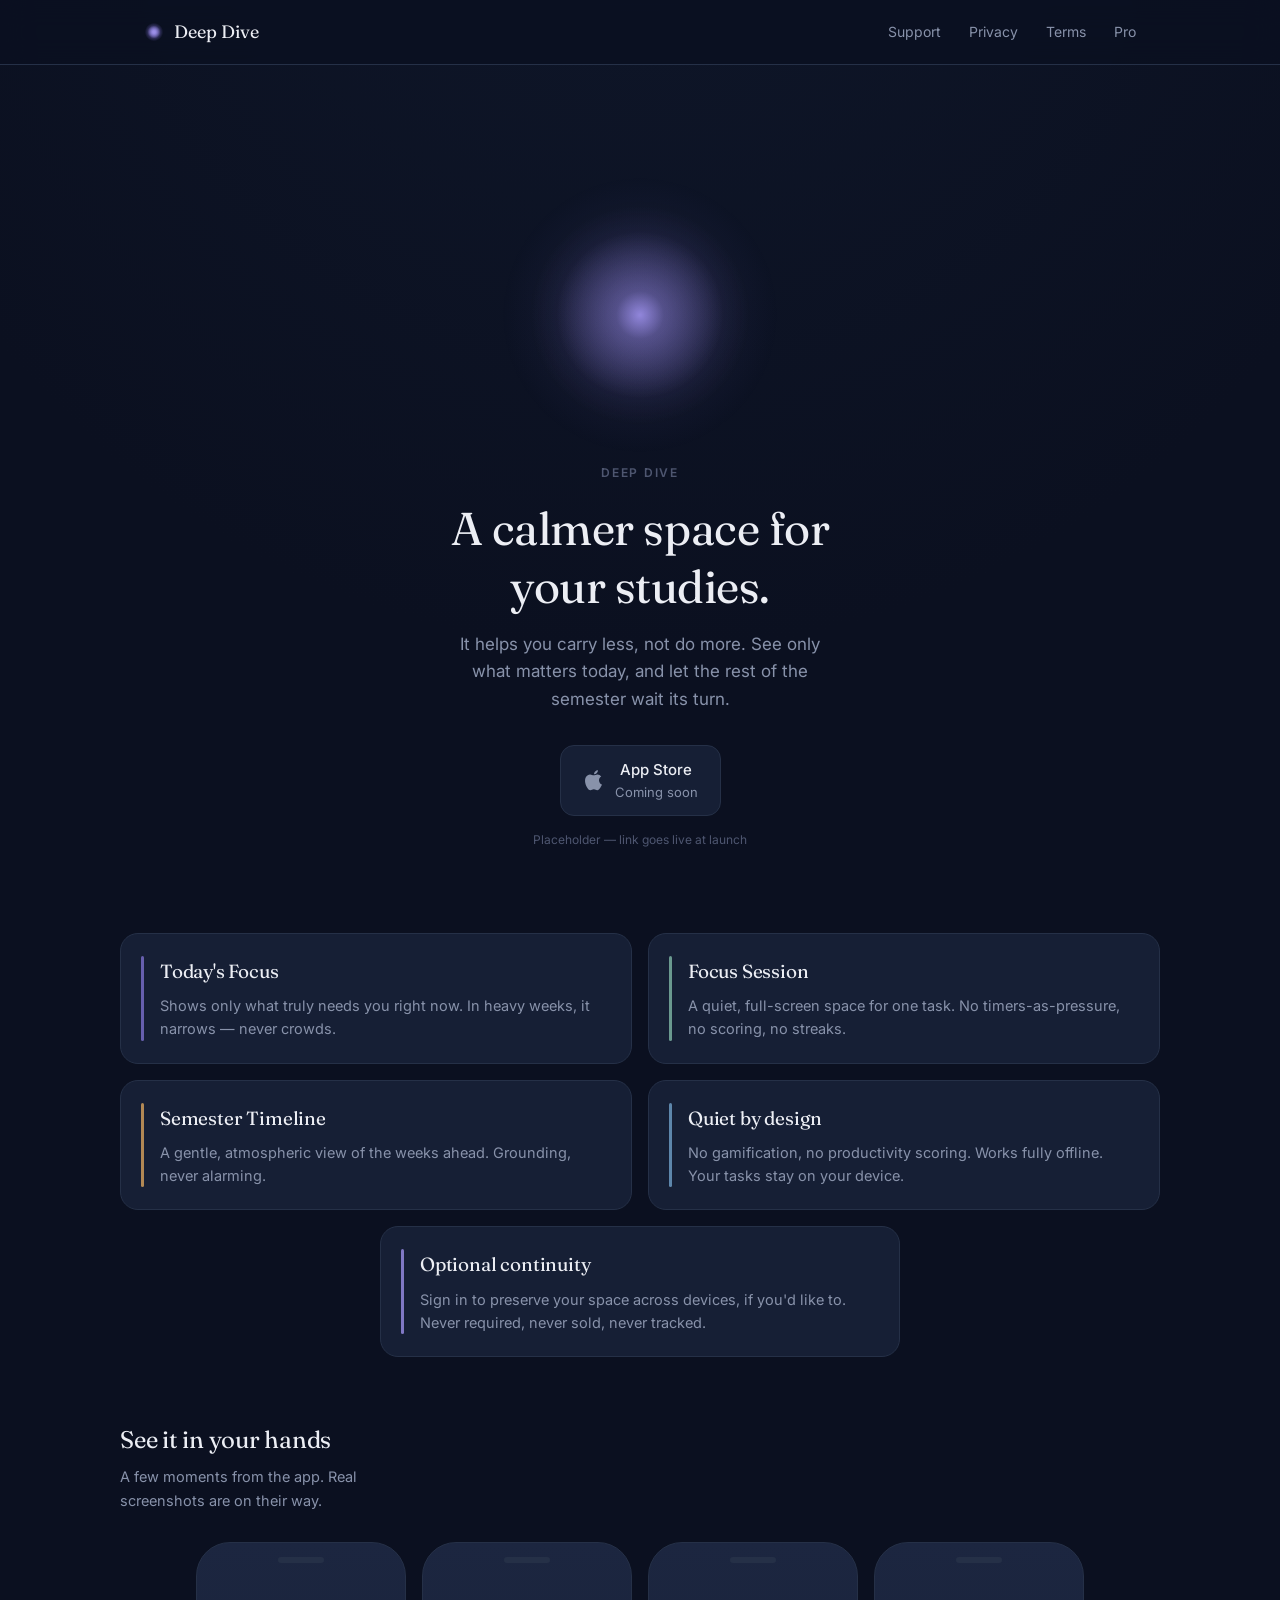
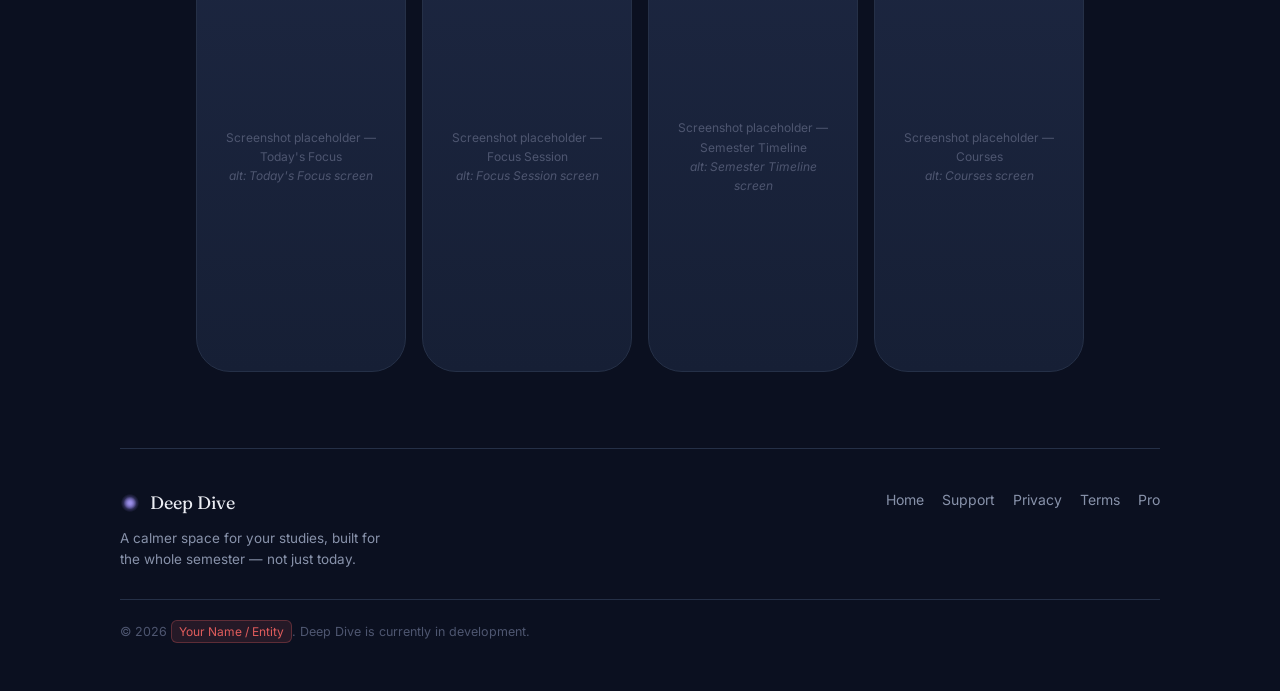
==== index.html @ d2dab5bd "Add files via upload" ====
<!DOCTYPE html>
<html lang="en">
<head>
<meta charset="UTF-8">
<meta name="viewport" content="width=device-width, initial-scale=1.0">
<title>Deep Dive — A calmer space for your studies</title>
<meta name="description" content="Deep Dive is a calm task manager for students. It shows only what truly deserves your attention today, and helps you carry less, not do more.">
<link rel="stylesheet" href="styles.css">
</head>
<body>

<header class="site-header">
  <div class="wrap-wide">
    <a href="index.html" class="logo">
      <span class="logo-mark" aria-hidden="true"></span>
      Deep Dive
    </a>
    <nav class="nav-links" aria-label="Primary">
      <a href="support.html">Support</a>
      <a href="privacy.html">Privacy</a>
      <a href="terms.html">Terms</a>
      <a href="pro.html">Pro</a>
    </nav>
    <button class="menu-toggle" aria-label="Open menu">
      <svg viewBox="0 0 24 24" fill="none" stroke="currentColor" stroke-width="1.6"><line x1="3" y1="6" x2="21" y2="6"/><line x1="3" y1="12" x2="21" y2="12"/><line x1="3" y1="18" x2="21" y2="18"/></svg>
    </button>
  </div>
</header>

<div class="mobile-menu" aria-hidden="true">
  <button class="close-menu" aria-label="Close menu">
    <svg viewBox="0 0 24 24" fill="none" stroke="currentColor" stroke-width="1.6" width="18" height="18"><line x1="4" y1="4" x2="20" y2="20"/><line x1="20" y1="4" x2="4" y2="20"/></svg>
  </button>
  <a href="index.html">Home</a>
  <a href="support.html">Support</a>
  <a href="privacy.html">Privacy</a>
  <a href="terms.html">Terms</a>
  <a href="pro.html">Pro</a>
</div>

<main>

  <section class="hero wrap">
    <div class="orb" aria-hidden="true"></div>
    <p class="eyebrow">Deep Dive</p>
    <h1>A calmer space for your studies.</h1>
    <p class="lede">It helps you carry less, not do more. See only what matters today, and let the rest of the semester wait its turn.</p>
    <div class="hero-actions">
      <a href="#" class="badge-store" aria-label="Download on the App Store — coming soon">
        <svg width="22" height="22" viewBox="0 0 24 24" fill="currentColor" aria-hidden="true"><path d="M16.365 1.43c0 1.14-.42 2.02-1.26 2.86-.9.9-2 1.42-3.03 1.34-.12-1.1.42-2.24 1.26-3.02.86-.82 2.14-1.4 3.03-1.18zM20.6 17.19c-.5 1.15-.74 1.66-1.38 2.68-.9 1.44-2.17 3.23-3.74 3.25-1.4.02-1.76-.92-3.66-.91-1.9.01-2.3.93-3.7.91-1.57-.02-2.77-1.63-3.67-3.07-2.52-4.02-2.78-8.74-1.23-11.25 1.1-1.78 2.83-2.82 4.46-2.82 1.66 0 2.7.92 4.07.92 1.33 0 2.14-.92 4.06-.92 1.45 0 2.99.79 4.08 2.16-3.59 1.97-3.01 7.1.71 8.85z"/></svg>
        <span><strong>App Store</strong>Coming soon</span>
      </a>
      <p class="hero-note">Placeholder — link goes live at launch</p>
    </div>
  </section>

  <section class="features wrap-wide" aria-label="Features">

    <div class="feature-card">
      <div class="feature-tick" aria-hidden="true"></div>
      <div class="feature-body">
        <h3>Today's Focus</h3>
        <p>Shows only what truly needs you right now. In heavy weeks, it narrows — never crowds.</p>
      </div>
    </div>

    <div class="feature-card">
      <div class="feature-tick" aria-hidden="true"></div>
      <div class="feature-body">
        <h3>Focus Session</h3>
        <p>A quiet, full-screen space for one task. No timers-as-pressure, no scoring, no streaks.</p>
      </div>
    </div>

    <div class="feature-card">
      <div class="feature-tick" aria-hidden="true"></div>
      <div class="feature-body">
        <h3>Semester Timeline</h3>
        <p>A gentle, atmospheric view of the weeks ahead. Grounding, never alarming.</p>
      </div>
    </div>

    <div class="feature-card">
      <div class="feature-tick" aria-hidden="true"></div>
      <div class="feature-body">
        <h3>Quiet by design</h3>
        <p>No gamification, no productivity scoring. Works fully offline. Your tasks stay on your device.</p>
      </div>
    </div>

    <div class="feature-card">
      <div class="feature-tick" aria-hidden="true"></div>
      <div class="feature-body">
        <h3>Optional continuity</h3>
        <p>Sign in to preserve your space across devices, if you'd like to. Never required, never sold, never tracked.</p>
      </div>
    </div>

  </section>

  <section class="screens-section wrap-wide">
    <h2>See it in your hands</h2>
    <p class="screens-intro">A few moments from the app. Real screenshots are on their way.</p>
    <div class="screens-row">
      <div class="phone-frame">
        <p class="placeholder-text">Screenshot placeholder — Today's Focus<br><em>alt: Today's Focus screen</em></p>
      </div>
      <div class="phone-frame">
        <p class="placeholder-text">Screenshot placeholder — Focus Session<br><em>alt: Focus Session screen</em></p>
      </div>
      <div class="phone-frame">
        <p class="placeholder-text">Screenshot placeholder — Semester Timeline<br><em>alt: Semester Timeline screen</em></p>
      </div>
      <div class="phone-frame">
        <p class="placeholder-text">Screenshot placeholder — Courses<br><em>alt: Courses screen</em></p>
      </div>
    </div>
  </section>

</main>

<footer class="site-footer wrap-wide">
  <div class="footer-top">
    <div>
      <div class="footer-brand">
        <span class="logo-mark" aria-hidden="true"></span>
        <span class="logo">Deep Dive</span>
      </div>
      <p class="footer-tagline">A calmer space for your studies, built for the whole semester — not just today.</p>
    </div>
    <nav class="footer-links" aria-label="Footer">
      <a href="index.html">Home</a>
      <a href="support.html">Support</a>
      <a href="privacy.html">Privacy</a>
      <a href="terms.html">Terms</a>
      <a href="pro.html">Pro</a>
    </nav>
  </div>
  <div class="footer-meta">
    © 2026 <span class="placeholder-tag">Your Name / Entity</span>. Deep Dive is currently in development.
  </div>
</footer>

<script src="script.js"></script>
</body>
</html>
---- styles.css ----
/* =========================================================
   Deep Dive — shared stylesheet
   A calm, editorial system for a calm, editorial app.
   ========================================================= */

@import url('https://fonts.googleapis.com/css2?family=Fraunces:opsz,wght@9..144,300;9..144,400;9..144,500&family=Inter:wght@400;500;600&display=swap');

:root{
  --bg: #0B1020;
  --bg-mid: #0F172A;
  --card: #161F35;
  --elevated: #1C2640;
  --accent: #7C6FCD;
  --accent-bright: #9B8FE8;
  --text: #ECEEF4;
  --text-secondary: #8892AA;
  --text-muted: #4E5670;
  --border: #253047;
  --warm-red: #E05C5C;

  --serif: 'Fraunces', Georgia, serif;
  --sans: 'Inter', -apple-system, BlinkMacSystemFont, 'Segoe UI', sans-serif;

  --max: 640px;
  --max-wide: 1040px;
}

*{ box-sizing: border-box; }
html{ scroll-behavior: smooth; }

body{
  margin: 0;
  background: radial-gradient(120% 70% at 50% -10%, var(--bg-mid) 0%, var(--bg) 55%);
  color: var(--text);
  font-family: var(--sans);
  font-size: 16px;
  line-height: 1.6;
  -webkit-font-smoothing: antialiased;
  min-height: 100vh;
}

img{ max-width: 100%; display: block; }

a{ color: inherit; text-decoration: none; }

::selection{ background: var(--accent); color: var(--bg); }

:focus-visible{
  outline: 2px solid var(--accent-bright);
  outline-offset: 3px;
  border-radius: 4px;
}

@media (prefers-reduced-motion: reduce){
  *, *::before, *::after{
    animation-duration: 0.01ms !important;
    animation-iteration-count: 1 !important;
    transition-duration: 0.01ms !important;
    scroll-behavior: auto !important;
  }
}

.wrap{
  max-width: var(--max);
  margin: 0 auto;
  padding: 0 24px;
}
.wrap-wide{
  max-width: var(--max-wide);
  margin: 0 auto;
  padding: 0 24px;
}

.eyebrow{
  font-family: var(--sans);
  font-size: 12px;
  letter-spacing: 0.14em;
  text-transform: uppercase;
  color: var(--text-muted);
  font-weight: 600;
}

h1, h2, h3{
  font-family: var(--serif);
  font-weight: 400;
  color: var(--text);
  letter-spacing: -0.01em;
  margin: 0;
}

p{ margin: 0; color: var(--text-secondary); }

/* =========================================================
   Header / Nav
   ========================================================= */

.site-header{
  position: sticky;
  top: 0;
  z-index: 40;
  background: rgba(11, 16, 32, 0.72);
  backdrop-filter: blur(14px);
  -webkit-backdrop-filter: blur(14px);
  border-bottom: 1px solid var(--border);
}

.site-header .wrap-wide{
  display: flex;
  align-items: center;
  justify-content: space-between;
  height: 64px;
}

.logo{
  display: flex;
  align-items: center;
  gap: 10px;
  font-family: var(--serif);
  font-size: 18px;
  color: var(--text);
}

.logo-mark{
  width: 20px;
  height: 20px;
  border-radius: 50%;
  position: relative;
  background:
    radial-gradient(circle at 50% 50%, var(--accent-bright) 0%, var(--accent-bright) 8%, transparent 45%),
    radial-gradient(circle at 50% 50%, var(--accent) 0%, transparent 65%);
  flex: none;
}

.nav-links{
  display: none;
  align-items: center;
  gap: 28px;
  font-size: 14px;
  color: var(--text-secondary);
}

.nav-links a{
  transition: color 0.2s ease;
}
.nav-links a:hover, .nav-links a.active{
  color: var(--text);
}

.menu-toggle{
  display: inline-flex;
  align-items: center;
  justify-content: center;
  width: 40px;
  height: 40px;
  border: 1px solid var(--border);
  border-radius: 10px;
  background: var(--card);
  color: var(--text);
  cursor: pointer;
}
.menu-toggle svg{ width: 18px; height: 18px; }

@media (min-width: 720px){
  .nav-links{ display: flex; }
  .menu-toggle{ display: none; }
}

/* Mobile menu overlay */
.mobile-menu{
  position: fixed;
  inset: 0;
  background: rgba(11, 16, 32, 0.97);
  backdrop-filter: blur(20px);
  z-index: 50;
  display: none;
  flex-direction: column;
  align-items: center;
  justify-content: center;
  gap: 28px;
}
.mobile-menu.open{ display: flex; }
.mobile-menu a{
  font-family: var(--serif);
  font-size: 26px;
  color: var(--text);
}
.mobile-menu .close-menu{
  position: absolute;
  top: 20px;
  right: 20px;
  width: 40px;
  height: 40px;
  border: 1px solid var(--border);
  border-radius: 10px;
  background: var(--card);
  color: var(--text);
  display: inline-flex;
  align-items: center;
  justify-content: center;
  cursor: pointer;
}

/* =========================================================
   Buttons
   ========================================================= */

.btn{
  display: inline-flex;
  align-items: center;
  justify-content: center;
  gap: 8px;
  padding: 14px 26px;
  border-radius: 999px;
  font-family: var(--sans);
  font-size: 15px;
  font-weight: 500;
  border: none;
  cursor: pointer;
  min-height: 48px;
  transition: transform 0.25s ease, box-shadow 0.25s ease, opacity 0.25s ease;
}

.btn-primary{
  background: linear-gradient(180deg, var(--accent-bright), var(--accent));
  color: #12142B;
  box-shadow: 0 8px 30px -8px rgba(124, 111, 205, 0.55);
}
.btn-primary:hover{ transform: translateY(-1px); }

.btn-quiet{
  background: transparent;
  color: var(--text-secondary);
  border: 1px solid var(--border);
}
.btn-quiet:hover{ color: var(--text); border-color: var(--text-muted); }

.badge-store{
  display: inline-flex;
  align-items: center;
  gap: 10px;
  padding: 12px 22px;
  border-radius: 14px;
  background: var(--card);
  border: 1px solid var(--border);
  color: var(--text-secondary);
  font-size: 13px;
}
.badge-store strong{ display: block; color: var(--text); font-size: 15px; font-weight: 500; }

/* =========================================================
   Hero + Orb (signature element)
   ========================================================= */

.hero{
  padding: 72px 0 40px;
  text-align: center;
  position: relative;
}

.orb{
  width: 220px;
  height: 220px;
  margin: 0 auto 8px;
  position: relative;
  border-radius: 50%;
  background:
    radial-gradient(circle at 50% 50%, rgba(155,143,232,0.9) 0%, rgba(155,143,232,0.35) 12%, transparent 42%),
    radial-gradient(circle at 50% 50%, rgba(124,111,205,0.28) 0%, transparent 55%),
    radial-gradient(circle at 50% 50%, rgba(124,111,205,0.14) 0%, transparent 70%);
  animation: breathe 7s ease-in-out infinite;
}

@keyframes breathe{
  0%, 100%{ opacity: 0.85; transform: scale(0.97); }
  50%{ opacity: 1; transform: scale(1.03); }
}

.hero .eyebrow{ margin-bottom: 18px; }

.hero h1{
  font-size: 34px;
  line-height: 1.25;
  max-width: 340px;
  margin: 0 auto 16px;
}

.hero p.lede{
  max-width: 320px;
  margin: 0 auto 32px;
  font-size: 16px;
  color: var(--text-secondary);
}

.hero-actions{
  display: flex;
  flex-direction: column;
  align-items: center;
  gap: 14px;
}

.hero-note{
  font-size: 12px;
  color: var(--text-muted);
}

@media (min-width: 720px){
  .hero{ padding: 110px 0 60px; }
  .orb{ width: 280px; height: 280px; }
  .hero h1{ font-size: 46px; max-width: 460px; }
  .hero p.lede{ max-width: 380px; font-size: 17px; }
}

/* =========================================================
   Feature list
   ========================================================= */

.features{
  padding: 24px 0 56px;
  display: flex;
  flex-direction: column;
  gap: 14px;
}

.feature-card{
  background: var(--card);
  border: 1px solid var(--border);
  border-radius: 18px;
  padding: 22px 22px 22px 20px;
  display: flex;
  gap: 16px;
  align-items: flex-start;
}

.feature-tick{
  width: 3px;
  border-radius: 3px;
  align-self: stretch;
  flex: none;
  background: var(--accent);
  opacity: 0.8;
}
.feature-card:nth-child(2) .feature-tick{ background: #7FB8A6; }
.feature-card:nth-child(3) .feature-tick{ background: #D9A25C; }
.feature-card:nth-child(4) .feature-tick{ background: #6FA0C9; }
.feature-card:nth-child(5) .feature-tick{ background: var(--accent-bright); }

.feature-body h3{
  font-size: 19px;
  margin-bottom: 8px;
  color: var(--text);
}
.feature-body p{ font-size: 14.5px; }

@media (min-width: 720px){
  .features{
    display: grid;
    grid-template-columns: 1fr 1fr;
    gap: 16px;
  }
  .feature-card:last-child{ grid-column: span 2; max-width: 520px; margin: 0 auto; }
}

/* =========================================================
   Screenshots strip
   ========================================================= */

.screens-section{ padding: 8px 0 64px; }
.screens-section h2{ font-size: 24px; margin-bottom: 6px; }
.screens-intro{ margin-bottom: 26px; font-size: 14.5px; max-width: 320px; }

.screens-row{
  display: flex;
  gap: 16px;
  overflow-x: auto;
  padding: 4px 0 12px;
  scroll-snap-type: x mandatory;
  -webkit-overflow-scrolling: touch;
}
.screens-row::-webkit-scrollbar{ display: none; }

.phone-frame{
  flex: none;
  width: 190px;
  height: 390px;
  border-radius: 34px;
  border: 1px solid var(--border);
  background: linear-gradient(180deg, var(--elevated), var(--card));
  position: relative;
  scroll-snap-align: start;
  display: flex;
  align-items: center;
  justify-content: center;
  overflow: hidden;
}
.phone-frame::before{
  content: '';
  position: absolute;
  top: 14px;
  left: 50%;
  transform: translateX(-50%);
  width: 46px;
  height: 6px;
  border-radius: 4px;
  background: var(--border);
}
.phone-frame .placeholder-text{
  font-size: 12px;
  color: var(--text-muted);
  text-align: center;
  padding: 0 20px;
}

@media (min-width: 720px){
  .screens-row{ overflow: visible; flex-wrap: wrap; justify-content: center; }
  .phone-frame{ width: 210px; height: 430px; }
}

/* =========================================================
   Generic content sections (privacy / terms / support)
   ========================================================= */

.page-hero{
  padding: 56px 0 8px;
}
.page-hero .eyebrow{ margin-bottom: 14px; }
.page-hero h1{ font-size: 30px; margin-bottom: 10px; }
.page-hero .updated{ font-size: 13px; color: var(--text-muted); }

.content{ padding: 32px 0 80px; }

.content h2{
  font-size: 19px;
  margin: 40px 0 12px;
  color: var(--text);
}
.content h2:first-child{ margin-top: 0; }

.content p{ margin-bottom: 14px; font-size: 15px; }

.content ul{
  margin: 0 0 14px;
  padding-left: 20px;
  color: var(--text-secondary);
  font-size: 15px;
}
.content li{ margin-bottom: 8px; }

.callout{
  background: var(--card);
  border: 1px solid var(--border);
  border-radius: 16px;
  padding: 20px;
  margin: 24px 0;
}
.callout p{ margin-bottom: 8px; font-size: 14.5px; }
.callout p:last-child{ margin-bottom: 0; }

.placeholder-tag{
  display: inline-block;
  background: rgba(224, 92, 92, 0.12);
  color: var(--warm-red);
  border: 1px solid rgba(224, 92, 92, 0.3);
  border-radius: 6px;
  padding: 1px 7px;
  font-size: 12px;
  font-family: var(--sans);
}

/* FAQ */
.faq-item{
  border-bottom: 1px solid var(--border);
  padding: 16px 0;
}
.faq-item summary{
  cursor: pointer;
  font-size: 15.5px;
  color: var(--text);
  list-style: none;
  display: flex;
  justify-content: space-between;
  align-items: center;
  gap: 12px;
}
.faq-item summary::-webkit-details-marker{ display: none; }
.faq-item summary::after{
  content: '+';
  color: var(--text-muted);
  font-size: 20px;
  transition: transform 0.2s ease;
  flex: none;
}
.faq-item[open] summary::after{ transform: rotate(45deg); }
.faq-item p{ margin-top: 12px; font-size: 14.5px; }

.contact-card{
  background: var(--card);
  border: 1px solid var(--border);
  border-radius: 18px;
  padding: 26px;
  margin: 20px 0 36px;
  text-align: center;
}
.contact-card .eyebrow{ margin-bottom: 10px; }
.contact-card .email{
  font-family: var(--serif);
  font-size: 22px;
  color: var(--accent-bright);
  word-break: break-all;
}

/* Pro stub */
.pro-hero{
  text-align: center;
  padding: 70px 0;
}
.pro-orb{
  width: 120px;
  height: 120px;
  margin: 0 auto 24px;
  border-radius: 50%;
  background: radial-gradient(circle at 50% 50%, rgba(155,143,232,0.6) 0%, transparent 60%);
  animation: breathe 8s ease-in-out infinite;
}

/* =========================================================
   Footer
   ========================================================= */

.site-footer{
  border-top: 1px solid var(--border);
  padding: 40px 0 48px;
}
.footer-top{
  display: flex;
  flex-direction: column;
  gap: 24px;
  margin-bottom: 28px;
}
.footer-brand{ display: flex; align-items: center; gap: 10px; }
.footer-tagline{ font-size: 13.5px; margin-top: 10px; max-width: 280px; }

.footer-links{
  display: flex;
  flex-wrap: wrap;
  gap: 18px;
  font-size: 14px;
  color: var(--text-secondary);
}
.footer-links a:hover{ color: var(--text); }

.footer-meta{
  font-size: 12.5px;
  color: var(--text-muted);
  border-top: 1px solid var(--border);
  padding-top: 20px;
}

@media (min-width: 720px){
  .footer-top{
    flex-direction: row;
    justify-content: space-between;
    align-items: flex-start;
  }
}
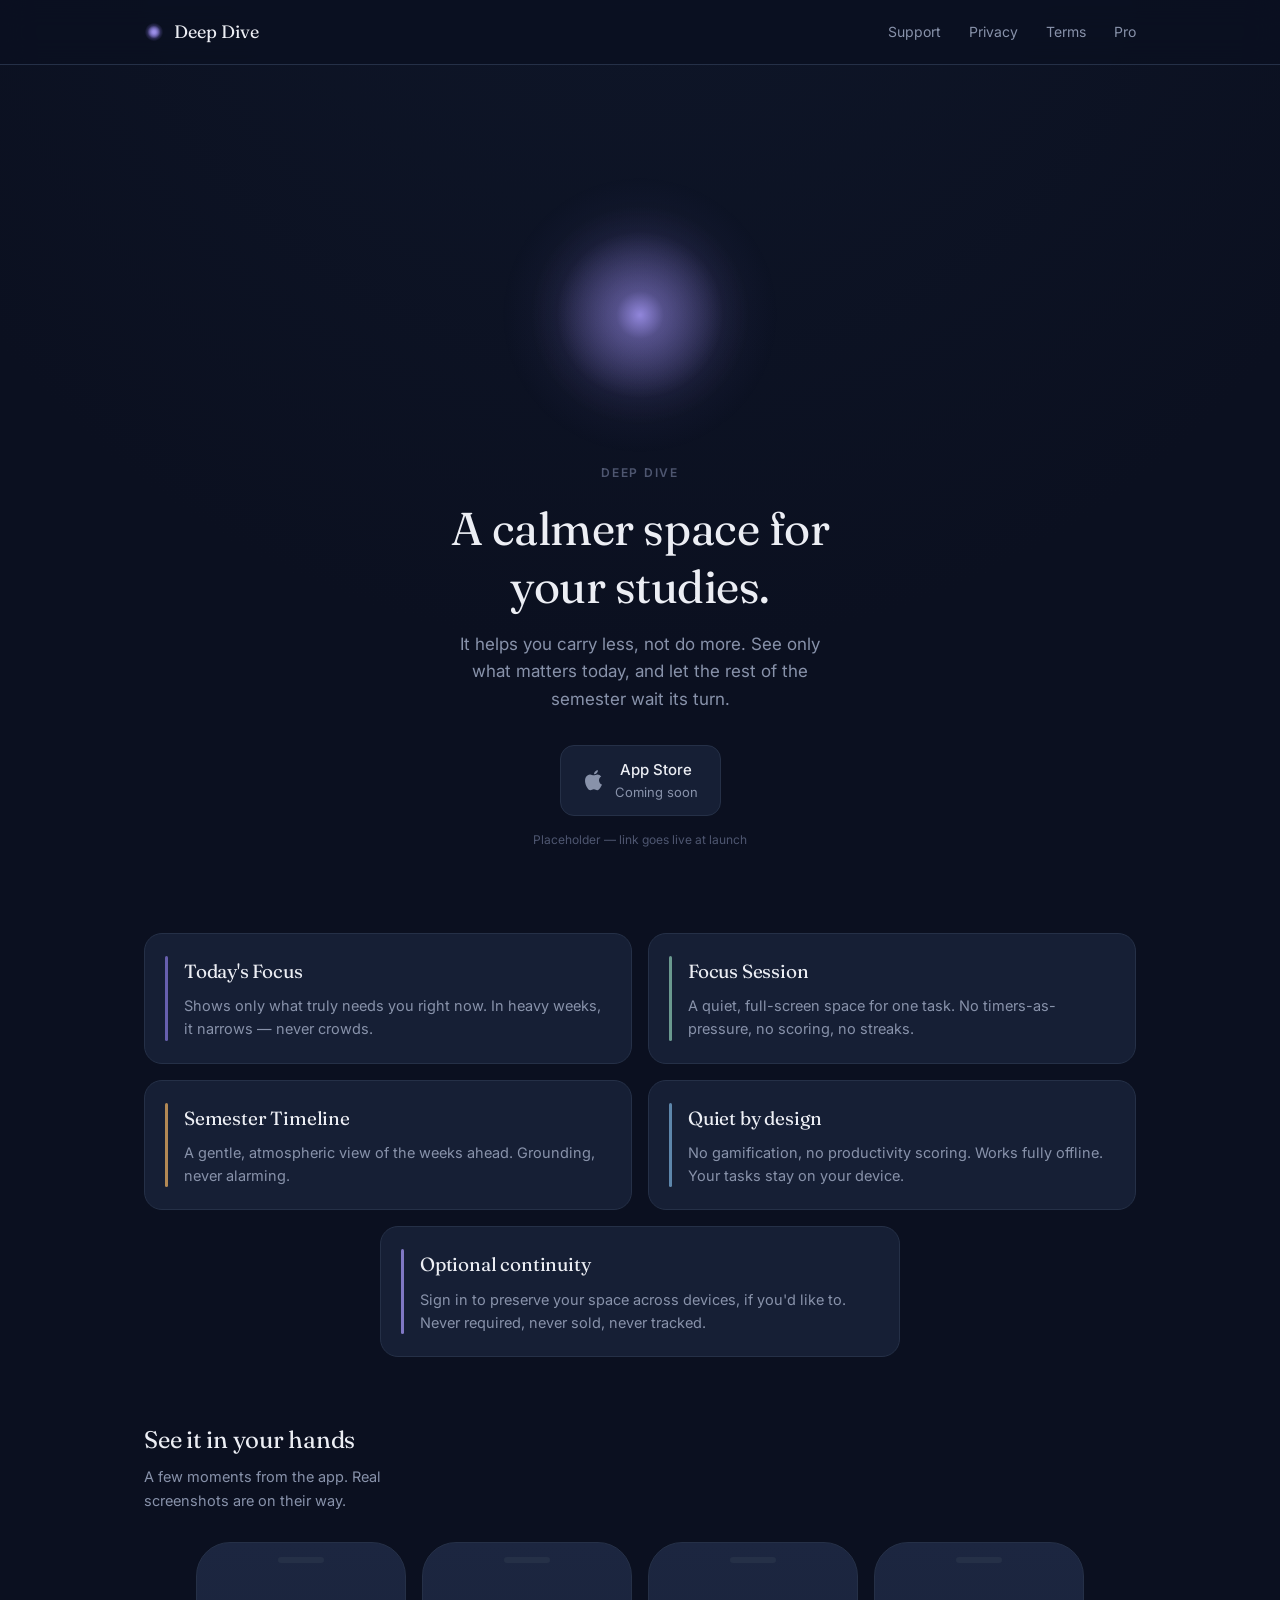
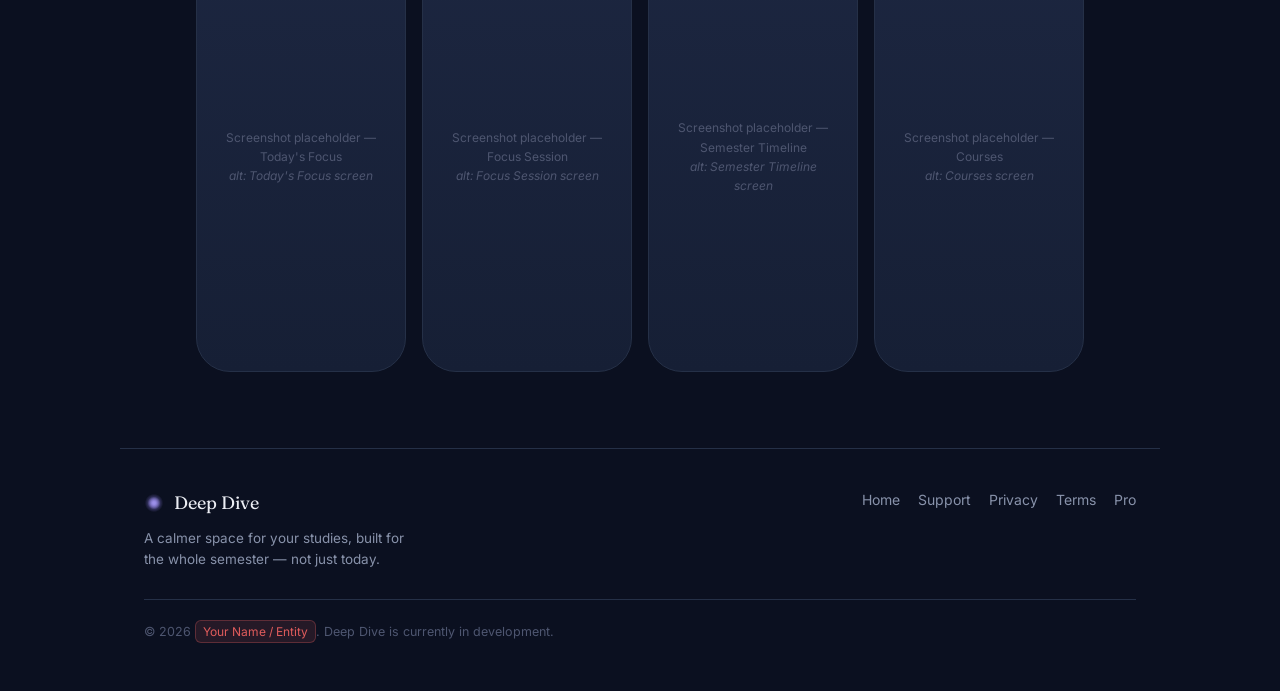
==== commit 0a2a00ca: "Add files via upload" ====
--- a/index.html
+++ b/index.html
@@ -3,6 +3,8 @@
 <head>
 <meta charset="UTF-8">
 <meta name="viewport" content="width=device-width, initial-scale=1.0">
+<meta name="theme-color" content="#0B1020">
+<style>html,body{background:#0B1020;}</style>
 <title>Deep Dive — A calmer space for your studies</title>
 <meta name="description" content="Deep Dive is a calm task manager for students. It shows only what truly deserves your attention today, and helps you carry less, not do more.">
 <link rel="stylesheet" href="styles.css">
--- a/styles.css
+++ b/styles.css
@@ -26,11 +26,15 @@
 }
 
 *{ box-sizing: border-box; }
-html{ scroll-behavior: smooth; }
+html{
+  scroll-behavior: smooth;
+  background: var(--bg);
+}
 
 body{
   margin: 0;
   background: radial-gradient(120% 70% at 50% -10%, var(--bg-mid) 0%, var(--bg) 55%);
+  background-color: var(--bg);
   color: var(--text);
   font-family: var(--sans);
   font-size: 16px;
@@ -252,7 +256,8 @@
    ========================================================= */
 
 .hero{
-  padding: 72px 0 40px;
+  padding-top: 72px;
+  padding-bottom: 40px;
   text-align: center;
   position: relative;
 }
@@ -304,7 +309,7 @@
 }
 
 @media (min-width: 720px){
-  .hero{ padding: 110px 0 60px; }
+  .hero{ padding-top: 110px; padding-bottom: 60px; }
   .orb{ width: 280px; height: 280px; }
   .hero h1{ font-size: 46px; max-width: 460px; }
   .hero p.lede{ max-width: 380px; font-size: 17px; }
@@ -315,10 +320,11 @@
    ========================================================= */
 
 .features{
-  padding: 24px 0 56px;
+  padding-top: 24px;
+  padding-bottom: 56px;
   display: flex;
   flex-direction: column;
-  gap: 14px;
+  gap: 16px;
 }
 
 .feature-card{
@@ -364,7 +370,7 @@
    Screenshots strip
    ========================================================= */
 
-.screens-section{ padding: 8px 0 64px; }
+.screens-section{ padding-top: 8px; padding-bottom: 64px; }
 .screens-section h2{ font-size: 24px; margin-bottom: 6px; }
 .screens-intro{ margin-bottom: 26px; font-size: 14.5px; max-width: 320px; }
 
@@ -420,13 +426,14 @@
    ========================================================= */
 
 .page-hero{
-  padding: 56px 0 8px;
+  padding-top: 56px;
+  padding-bottom: 8px;
 }
 .page-hero .eyebrow{ margin-bottom: 14px; }
 .page-hero h1{ font-size: 30px; margin-bottom: 10px; }
 .page-hero .updated{ font-size: 13px; color: var(--text-muted); }
 
-.content{ padding: 32px 0 80px; }
+.content{ padding-top: 32px; padding-bottom: 80px; }
 
 .content h2{
   font-size: 19px;
@@ -511,7 +518,8 @@
 /* Pro stub */
 .pro-hero{
   text-align: center;
-  padding: 70px 0;
+  padding-top: 70px;
+  padding-bottom: 70px;
 }
 .pro-orb{
   width: 120px;
@@ -528,7 +536,8 @@
 
 .site-footer{
   border-top: 1px solid var(--border);
-  padding: 40px 0 48px;
+  padding-top: 40px;
+  padding-bottom: 48px;
 }
 .footer-top{
   display: flex;
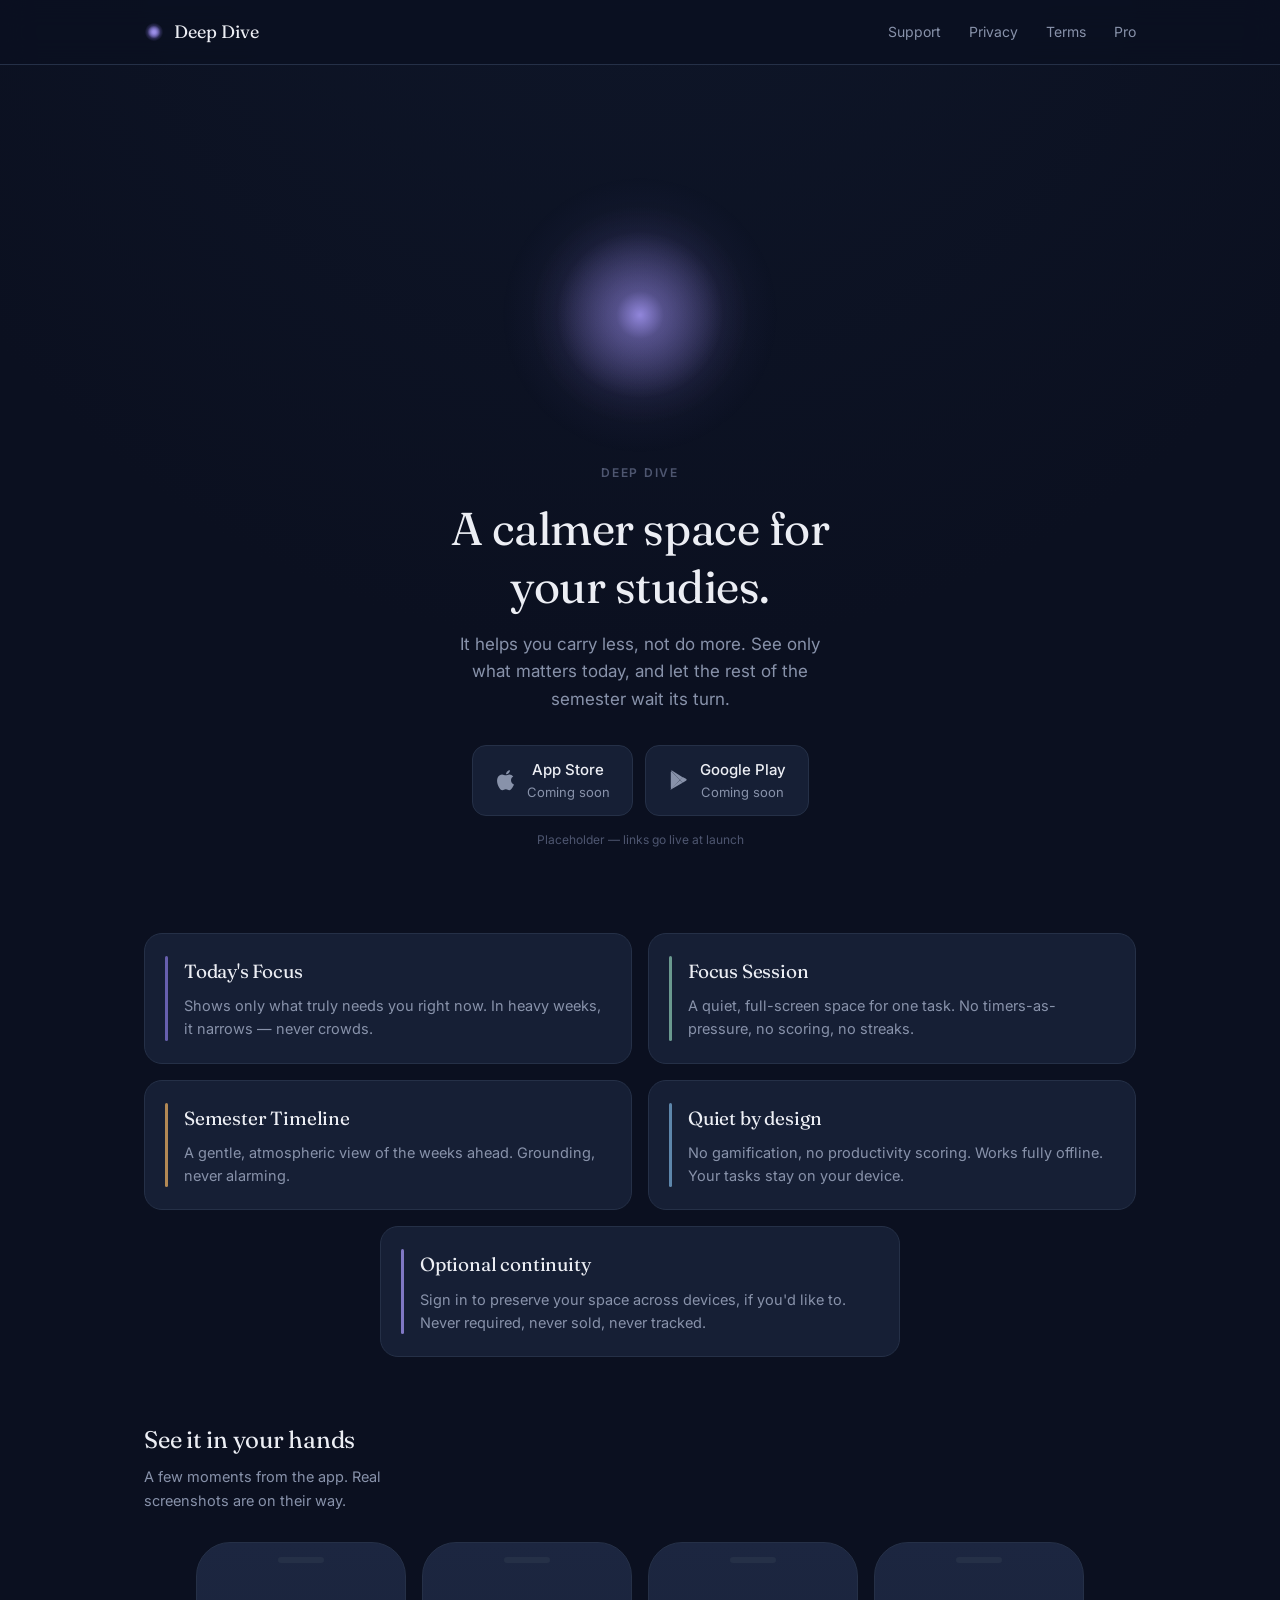
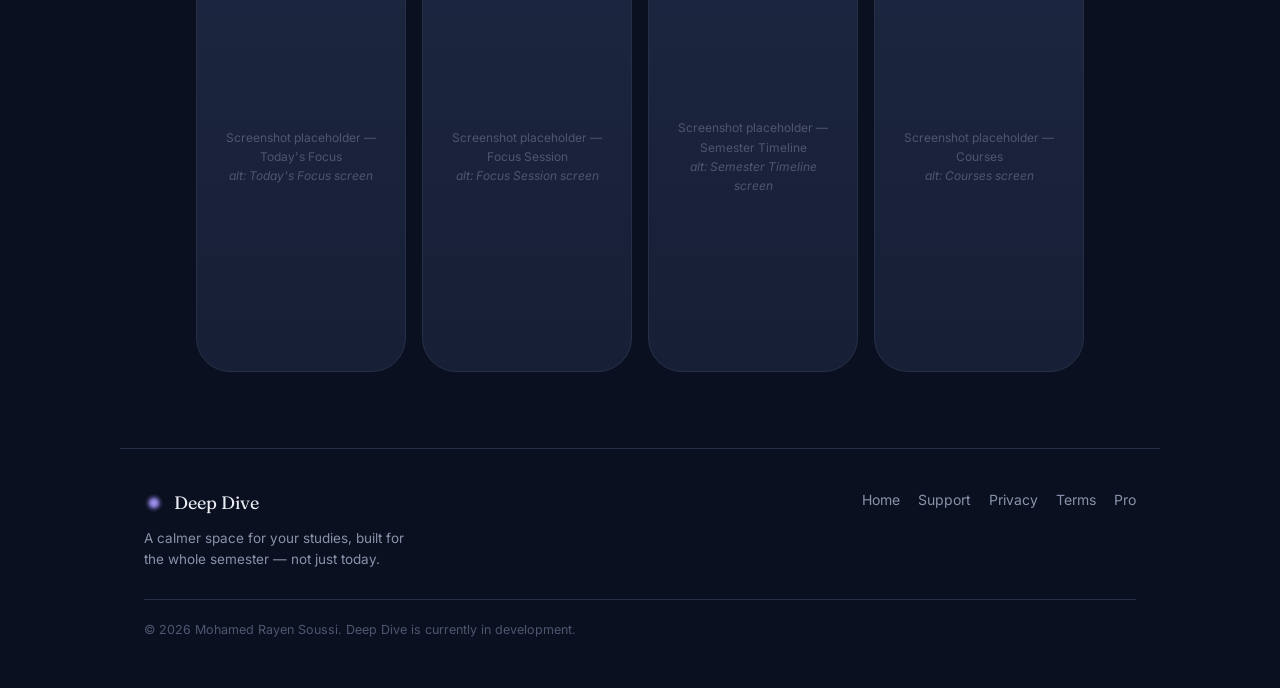
==== commit bc4e5e4a: "Add files via upload" ====
--- a/index.html
+++ b/index.html
@@ -48,11 +48,17 @@
     <h1>A calmer space for your studies.</h1>
     <p class="lede">It helps you carry less, not do more. See only what matters today, and let the rest of the semester wait its turn.</p>
     <div class="hero-actions">
-      <a href="#" class="badge-store" aria-label="Download on the App Store — coming soon">
-        <svg width="22" height="22" viewBox="0 0 24 24" fill="currentColor" aria-hidden="true"><path d="M16.365 1.43c0 1.14-.42 2.02-1.26 2.86-.9.9-2 1.42-3.03 1.34-.12-1.1.42-2.24 1.26-3.02.86-.82 2.14-1.4 3.03-1.18zM20.6 17.19c-.5 1.15-.74 1.66-1.38 2.68-.9 1.44-2.17 3.23-3.74 3.25-1.4.02-1.76-.92-3.66-.91-1.9.01-2.3.93-3.7.91-1.57-.02-2.77-1.63-3.67-3.07-2.52-4.02-2.78-8.74-1.23-11.25 1.1-1.78 2.83-2.82 4.46-2.82 1.66 0 2.7.92 4.07.92 1.33 0 2.14-.92 4.06-.92 1.45 0 2.99.79 4.08 2.16-3.59 1.97-3.01 7.1.71 8.85z"/></svg>
-        <span><strong>App Store</strong>Coming soon</span>
-      </a>
-      <p class="hero-note">Placeholder — link goes live at launch</p>
+      <div class="store-badges">
+        <a href="#" class="badge-store" aria-label="Download on the App Store — coming soon">
+          <svg width="22" height="22" viewBox="0 0 24 24" fill="currentColor" aria-hidden="true"><path d="M16.365 1.43c0 1.14-.42 2.02-1.26 2.86-.9.9-2 1.42-3.03 1.34-.12-1.1.42-2.24 1.26-3.02.86-.82 2.14-1.4 3.03-1.18zM20.6 17.19c-.5 1.15-.74 1.66-1.38 2.68-.9 1.44-2.17 3.23-3.74 3.25-1.4.02-1.76-.92-3.66-.91-1.9.01-2.3.93-3.7.91-1.57-.02-2.77-1.63-3.67-3.07-2.52-4.02-2.78-8.74-1.23-11.25 1.1-1.78 2.83-2.82 4.46-2.82 1.66 0 2.7.92 4.07.92 1.33 0 2.14-.92 4.06-.92 1.45 0 2.99.79 4.08 2.16-3.59 1.97-3.01 7.1.71 8.85z"/></svg>
+          <span><strong>App Store</strong>Coming soon</span>
+        </a>
+        <a href="#" class="badge-store" aria-label="Download on Google Play — coming soon">
+          <svg width="22" height="22" viewBox="0 0 24 24" fill="currentColor" aria-hidden="true"><path d="M3.6 2.4c-.35.36-.55.9-.55 1.6v16c0 .7.2 1.24.55 1.6l.1.08L12.9 12v-.2L3.7 2.32l-.1.08z"/><path d="M16 15.1l-3.1-3.1v-.2l3.1-3.1 3.6 2.05c1.03.58 1.03 1.53 0 2.12L16 15.1z"/><path d="M12.9 12.2L16 15.1l-12.3 6.98c-.4.24-.9.24-1.24.03L12.9 12.2z"/><path d="M12.9 11.8L3.46 1.9c.34-.2.84-.22 1.24.02L16 8.9l-3.1 2.9z"/></svg>
+          <span><strong>Google Play</strong>Coming soon</span>
+        </a>
+      </div>
+      <p class="hero-note">Placeholder — links go live at launch</p>
     </div>
   </section>
 
@@ -139,7 +145,7 @@
     </nav>
   </div>
   <div class="footer-meta">
-    © 2026 <span class="placeholder-tag">Your Name / Entity</span>. Deep Dive is currently in development.
+    © 2026 Mohamed Rayen Soussi. Deep Dive is currently in development.
   </div>
 </footer>
 
--- a/styles.css
+++ b/styles.css
@@ -238,6 +238,17 @@
 }
 .btn-quiet:hover{ color: var(--text); border-color: var(--text-muted); }
 
+.store-badges{
+  display: flex;
+  flex-direction: column;
+  align-items: center;
+  gap: 12px;
+}
+
+@media (min-width: 420px){
+  .store-badges{ flex-direction: row; }
+}
+
 .badge-store{
   display: inline-flex;
   align-items: center;
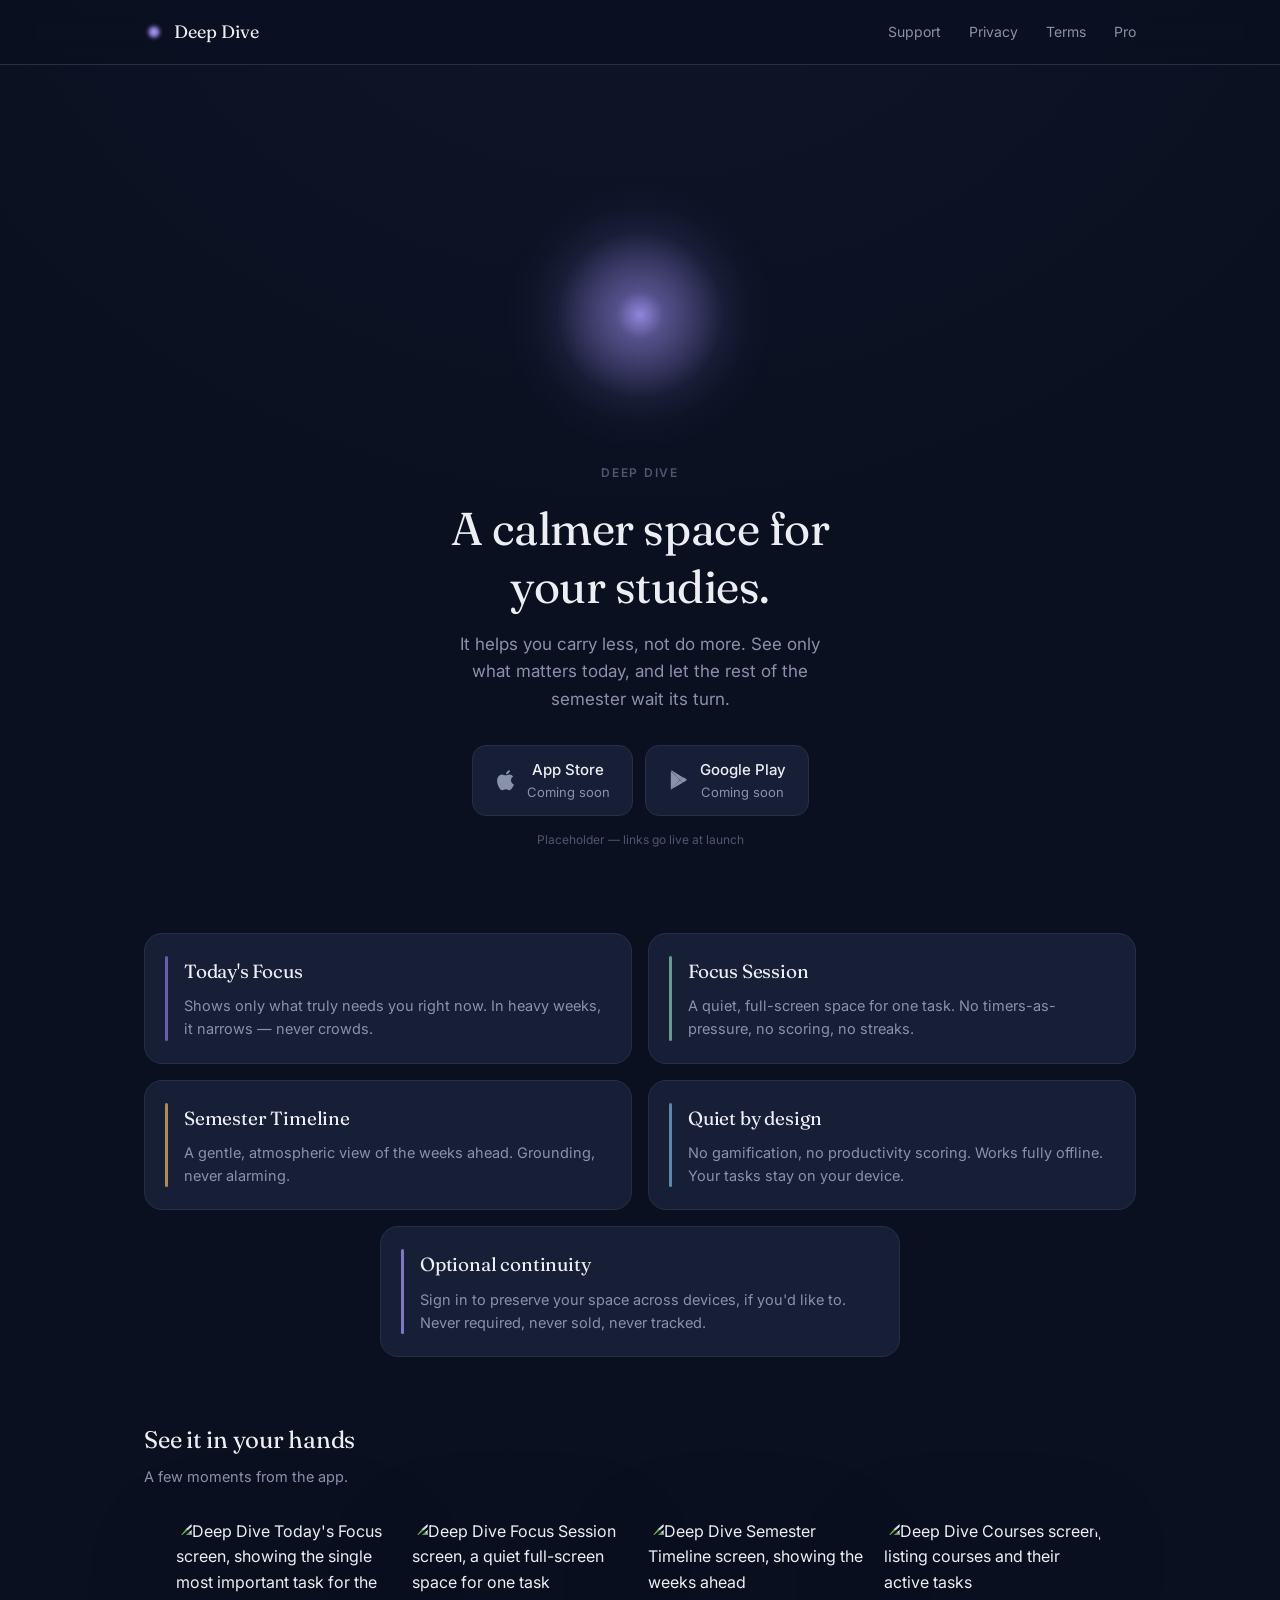
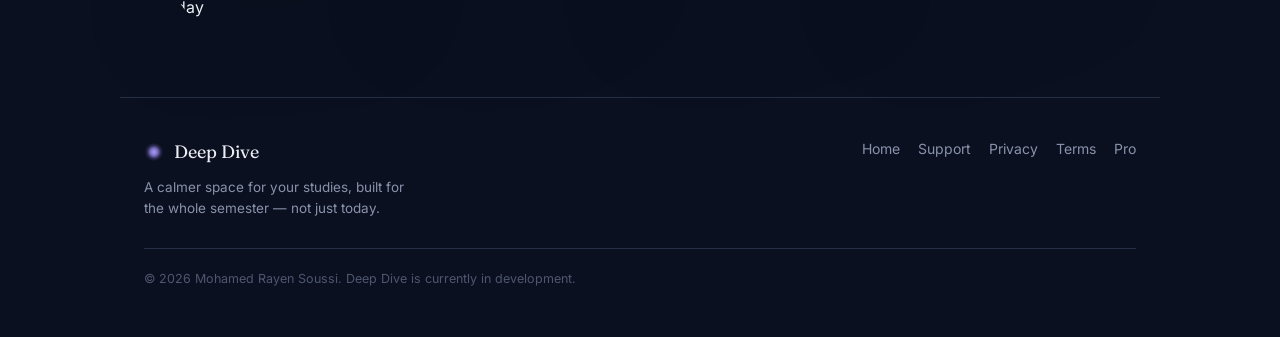
==== commit b60d35b4: "Add files via upload" ====
--- a/index.html
+++ b/index.html
@@ -108,19 +108,19 @@
 
   <section class="screens-section wrap-wide">
     <h2>See it in your hands</h2>
-    <p class="screens-intro">A few moments from the app. Real screenshots are on their way.</p>
+    <p class="screens-intro">A few moments from the app.</p>
     <div class="screens-row">
       <div class="phone-frame">
-        <p class="placeholder-text">Screenshot placeholder — Today's Focus<br><em>alt: Today's Focus screen</em></p>
+        <img src="assets/screenshot-today-focus.jpeg" alt="Deep Dive Today's Focus screen, showing the single most important task for the day">
       </div>
       <div class="phone-frame">
-        <p class="placeholder-text">Screenshot placeholder — Focus Session<br><em>alt: Focus Session screen</em></p>
+        <img src="assets/screenshot-focus-session.jpeg" alt="Deep Dive Focus Session screen, a quiet full-screen space for one task">
       </div>
       <div class="phone-frame">
-        <p class="placeholder-text">Screenshot placeholder — Semester Timeline<br><em>alt: Semester Timeline screen</em></p>
+        <img src="assets/screenshot-semester-timeline.jpeg" alt="Deep Dive Semester Timeline screen, showing the weeks ahead">
       </div>
       <div class="phone-frame">
-        <p class="placeholder-text">Screenshot placeholder — Courses<br><em>alt: Courses screen</em></p>
+        <img src="assets/screenshot-courses.jpeg" alt="Deep Dive Courses screen, listing courses and their active tasks">
       </div>
     </div>
   </section>
--- a/styles.css
+++ b/styles.css
@@ -398,38 +398,20 @@
 .phone-frame{
   flex: none;
   width: 190px;
-  height: 390px;
+  scroll-snap-align: start;
   border-radius: 34px;
-  border: 1px solid var(--border);
-  background: linear-gradient(180deg, var(--elevated), var(--card));
-  position: relative;
-  scroll-snap-align: start;
-  display: flex;
-  align-items: center;
-  justify-content: center;
   overflow: hidden;
-}
-.phone-frame::before{
-  content: '';
-  position: absolute;
-  top: 14px;
-  left: 50%;
-  transform: translateX(-50%);
-  width: 46px;
-  height: 6px;
-  border-radius: 4px;
-  background: var(--border);
-}
-.phone-frame .placeholder-text{
-  font-size: 12px;
-  color: var(--text-muted);
-  text-align: center;
-  padding: 0 20px;
+  filter: drop-shadow(0 24px 48px rgba(0, 0, 0, 0.5));
+}
+.phone-frame img{
+  display: block;
+  width: 100%;
+  height: auto;
 }
 
 @media (min-width: 720px){
   .screens-row{ overflow: visible; flex-wrap: wrap; justify-content: center; }
-  .phone-frame{ width: 210px; height: 430px; }
+  .phone-frame{ width: 220px; }
 }
 
 /* =========================================================
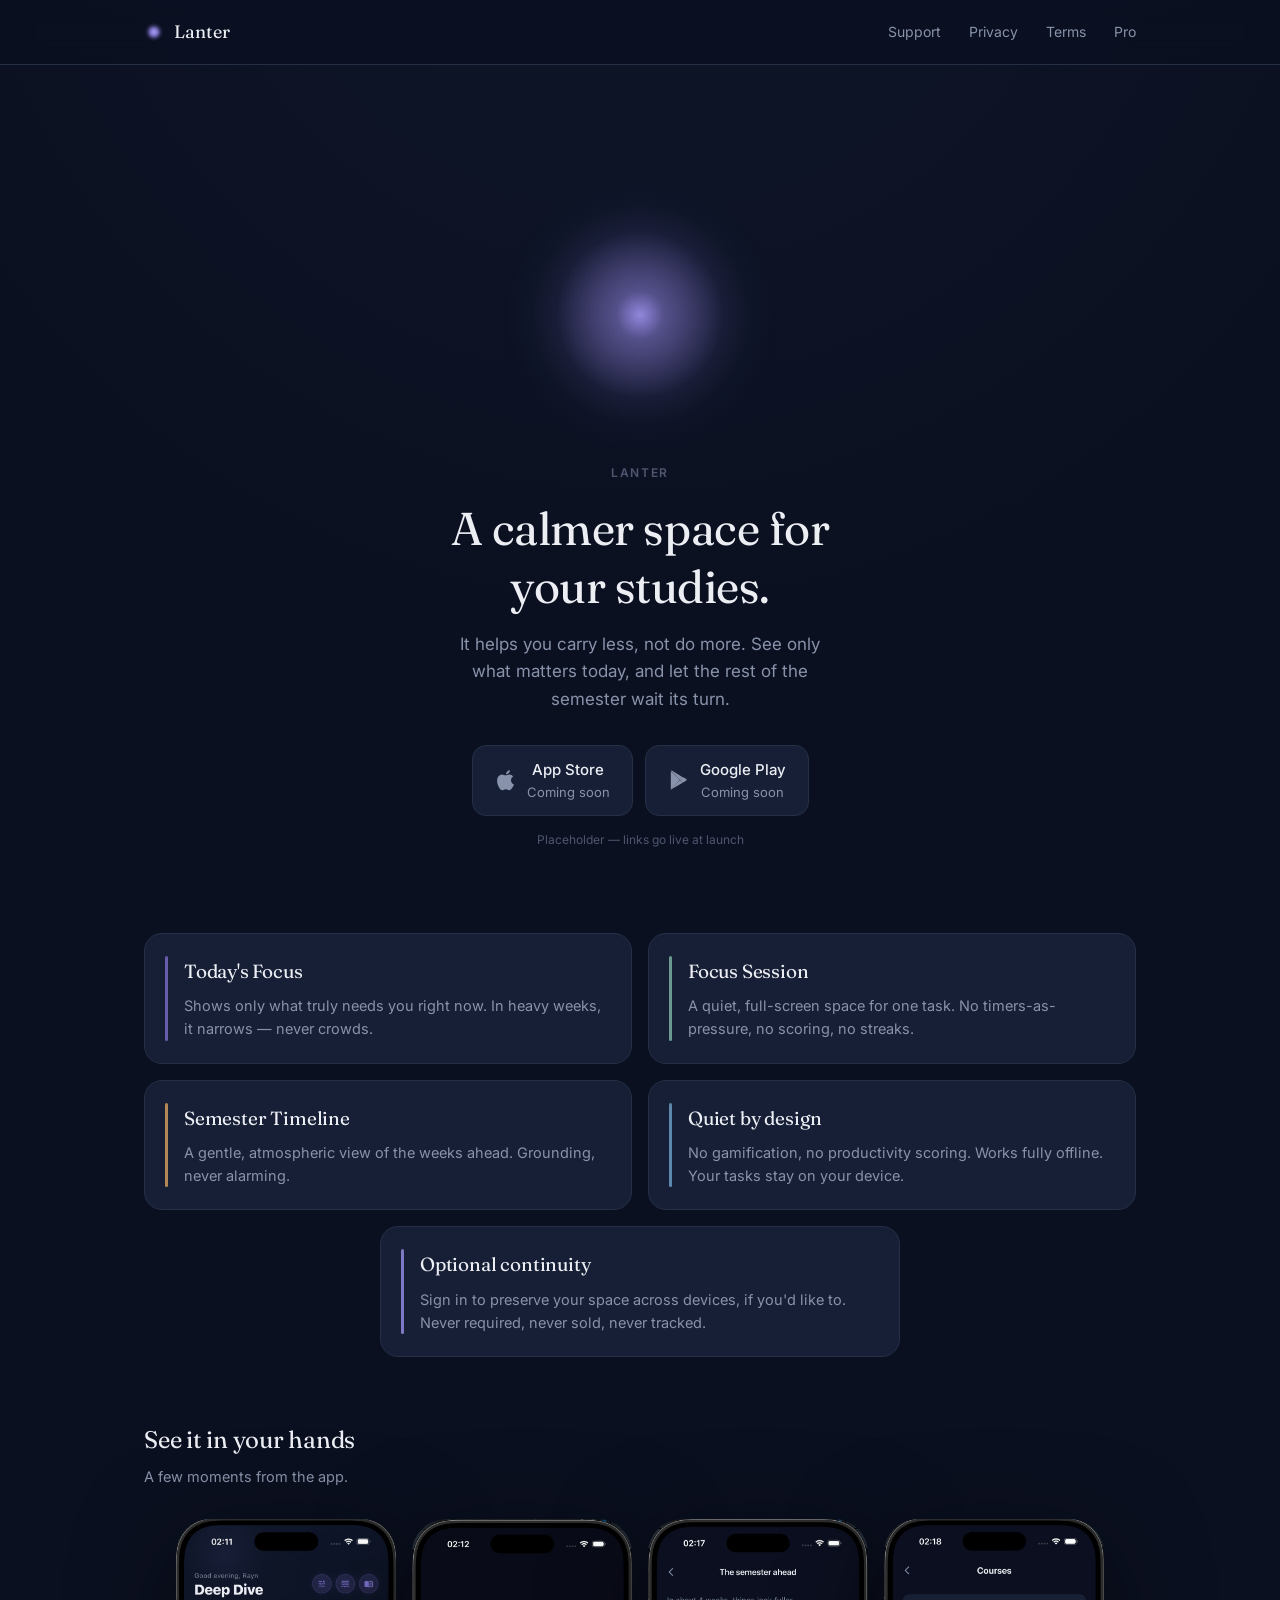
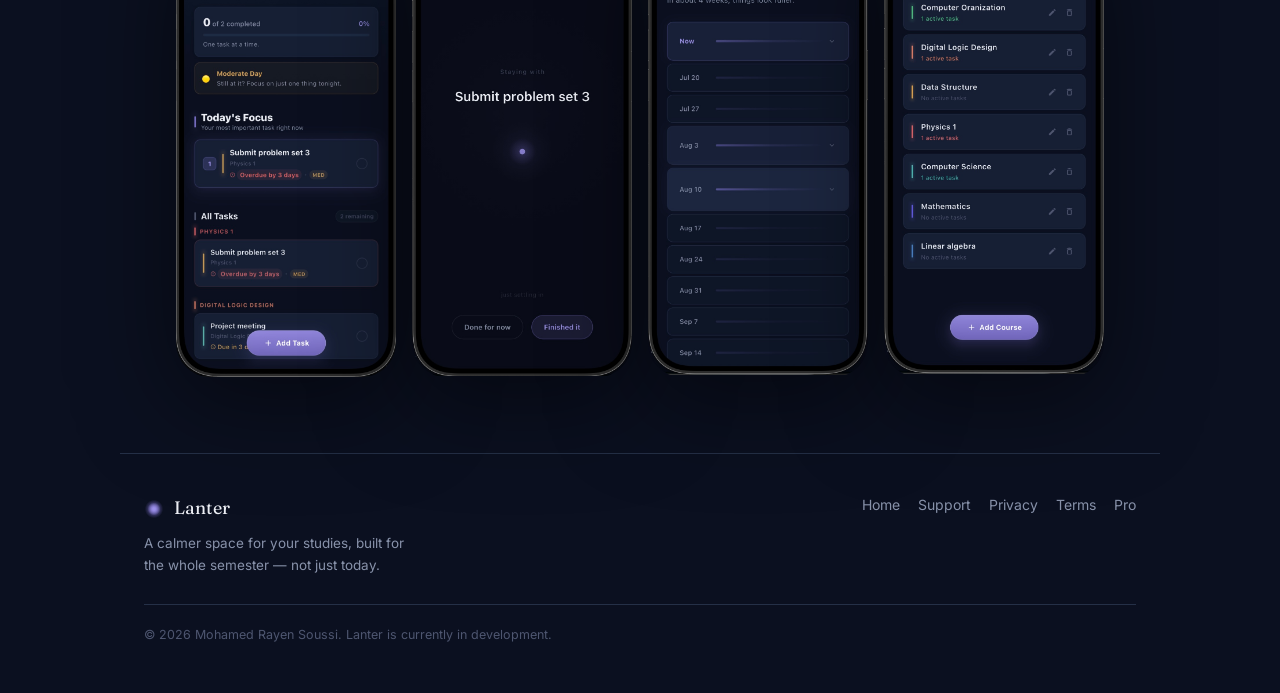
==== commit 456ba38b: "Add files via upload" ====
--- a/index.html
+++ b/index.html
@@ -5,8 +5,11 @@
 <meta name="viewport" content="width=device-width, initial-scale=1.0">
 <meta name="theme-color" content="#0B1020">
 <style>html,body{background:#0B1020;}</style>
-<title>Deep Dive — A calmer space for your studies</title>
-<meta name="description" content="Deep Dive is a calm task manager for students. It shows only what truly deserves your attention today, and helps you carry less, not do more.">
+<title>Lanter — A calmer space for your studies</title>
+<meta name="description" content="Lanter is a calm task manager for students. It shows only what truly deserves your attention today, and helps you carry less, not do more.">
+<link rel="icon" href="favicon.svg" type="image/svg+xml">
+<link rel="icon" href="favicon.ico" sizes="any">
+<link rel="apple-touch-icon" href="apple-touch-icon.png">
 <link rel="stylesheet" href="styles.css">
 </head>
 <body>
@@ -15,7 +18,7 @@
   <div class="wrap-wide">
     <a href="index.html" class="logo">
       <span class="logo-mark" aria-hidden="true"></span>
-      Deep Dive
+      Lanter
     </a>
     <nav class="nav-links" aria-label="Primary">
       <a href="support.html">Support</a>
@@ -44,7 +47,7 @@
 
   <section class="hero wrap">
     <div class="orb" aria-hidden="true"></div>
-    <p class="eyebrow">Deep Dive</p>
+    <p class="eyebrow">Lanter</p>
     <h1>A calmer space for your studies.</h1>
     <p class="lede">It helps you carry less, not do more. See only what matters today, and let the rest of the semester wait its turn.</p>
     <div class="hero-actions">
@@ -111,16 +114,16 @@
     <p class="screens-intro">A few moments from the app.</p>
     <div class="screens-row">
       <div class="phone-frame">
-        <img src="assets/screenshot-today-focus.jpeg" alt="Deep Dive Today's Focus screen, showing the single most important task for the day">
+        <img src="assets/screenshot-today-focus.jpeg" alt="Lanter Today's Focus screen, showing the single most important task for the day">
       </div>
       <div class="phone-frame">
-        <img src="assets/screenshot-focus-session.jpeg" alt="Deep Dive Focus Session screen, a quiet full-screen space for one task">
+        <img src="assets/screenshot-focus-session.jpeg" alt="Lanter Focus Session screen, a quiet full-screen space for one task">
       </div>
       <div class="phone-frame">
-        <img src="assets/screenshot-semester-timeline.jpeg" alt="Deep Dive Semester Timeline screen, showing the weeks ahead">
+        <img src="assets/screenshot-semester-timeline.jpeg" alt="Lanter Semester Timeline screen, showing the weeks ahead">
       </div>
       <div class="phone-frame">
-        <img src="assets/screenshot-courses.jpeg" alt="Deep Dive Courses screen, listing courses and their active tasks">
+        <img src="assets/screenshot-courses.jpeg" alt="Lanter Courses screen, listing courses and their active tasks">
       </div>
     </div>
   </section>
@@ -132,7 +135,7 @@
     <div>
       <div class="footer-brand">
         <span class="logo-mark" aria-hidden="true"></span>
-        <span class="logo">Deep Dive</span>
+        <span class="logo">Lanter</span>
       </div>
       <p class="footer-tagline">A calmer space for your studies, built for the whole semester — not just today.</p>
     </div>
@@ -145,7 +148,7 @@
     </nav>
   </div>
   <div class="footer-meta">
-    © 2026 Mohamed Rayen Soussi. Deep Dive is currently in development.
+    © 2026 Mohamed Rayen Soussi. Lanter is currently in development.
   </div>
 </footer>
 
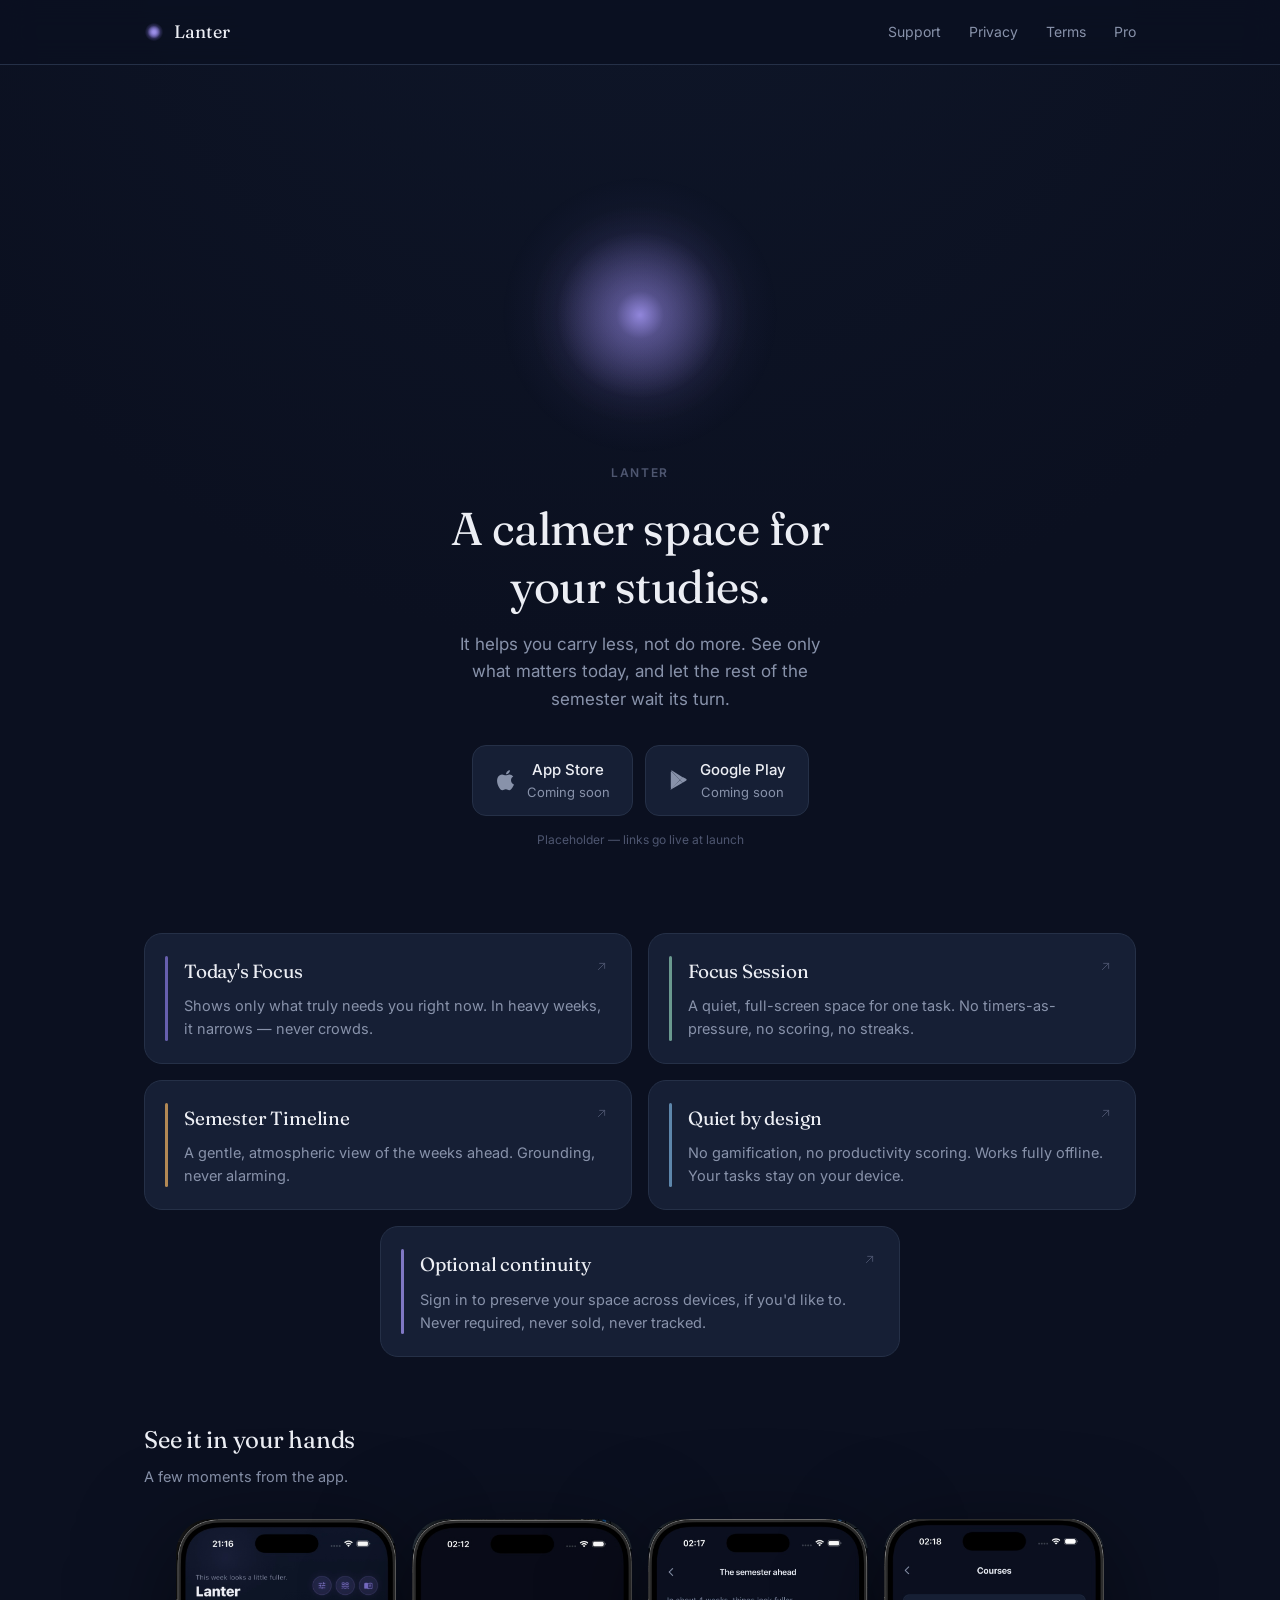
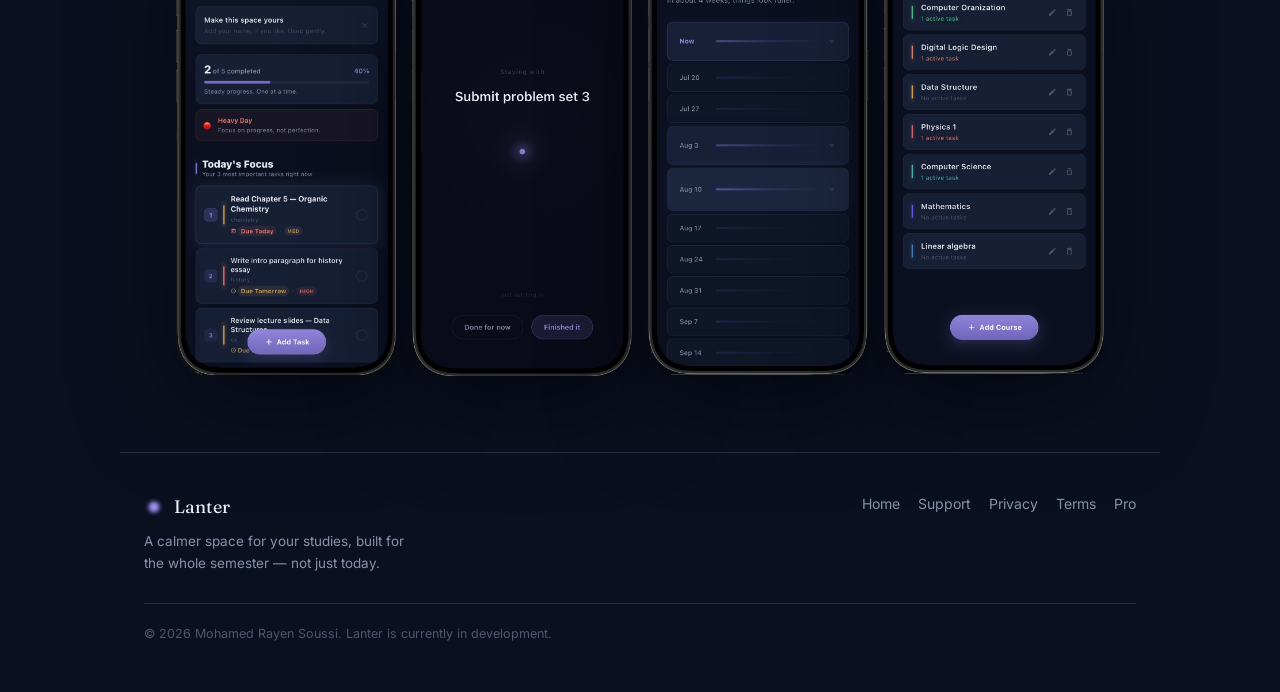
==== commit 9402308c: "Add files via upload" ====
--- a/index.html
+++ b/index.html
@@ -67,43 +67,98 @@
 
   <section class="features wrap-wide" aria-label="Features">
 
-    <div class="feature-card">
-      <div class="feature-tick" aria-hidden="true"></div>
-      <div class="feature-body">
-        <h3>Today's Focus</h3>
+    <div class="feature-card" tabindex="0" role="button" aria-expanded="false">
+      <div class="feature-tick" aria-hidden="true"></div>
+      <div class="feature-body">
+        <div class="feature-head">
+          <h3>Today's Focus</h3>
+          <span class="feature-arrow" aria-hidden="true">
+            <svg viewBox="0 0 24 24" fill="none" stroke="currentColor" stroke-width="1.4" stroke-linecap="round" stroke-linejoin="round"><path d="M7 17L17 7M17 7H9M17 7V15"/></svg>
+          </span>
+        </div>
         <p>Shows only what truly needs you right now. In heavy weeks, it narrows — never crowds.</p>
-      </div>
-    </div>
-
-    <div class="feature-card">
-      <div class="feature-tick" aria-hidden="true"></div>
-      <div class="feature-body">
-        <h3>Focus Session</h3>
+        <div class="feature-expand">
+          <div class="feature-expand-inner">
+            <div class="feature-divider" aria-hidden="true"></div>
+            <p class="feature-philosophy">Shows only what truly needs you right now. When everything feels equally important, your brain spends more energy deciding than actually working. Today's Focus quietly removes that decision.</p>
+          </div>
+        </div>
+      </div>
+    </div>
+
+    <div class="feature-card" tabindex="0" role="button" aria-expanded="false">
+      <div class="feature-tick" aria-hidden="true"></div>
+      <div class="feature-body">
+        <div class="feature-head">
+          <h3>Focus Session</h3>
+          <span class="feature-arrow" aria-hidden="true">
+            <svg viewBox="0 0 24 24" fill="none" stroke="currentColor" stroke-width="1.4" stroke-linecap="round" stroke-linejoin="round"><path d="M7 17L17 7M17 7H9M17 7V15"/></svg>
+          </span>
+        </div>
         <p>A quiet, full-screen space for one task. No timers-as-pressure, no scoring, no streaks.</p>
-      </div>
-    </div>
-
-    <div class="feature-card">
-      <div class="feature-tick" aria-hidden="true"></div>
-      <div class="feature-body">
-        <h3>Semester Timeline</h3>
+        <div class="feature-expand">
+          <div class="feature-expand-inner">
+            <div class="feature-divider" aria-hidden="true"></div>
+            <p class="feature-philosophy">One task.<br>No timers.<br>No streaks.<br>No productivity pressure.<br>Just enough space to think.</p>
+          </div>
+        </div>
+      </div>
+    </div>
+
+    <div class="feature-card" tabindex="0" role="button" aria-expanded="false">
+      <div class="feature-tick" aria-hidden="true"></div>
+      <div class="feature-body">
+        <div class="feature-head">
+          <h3>Semester Timeline</h3>
+          <span class="feature-arrow" aria-hidden="true">
+            <svg viewBox="0 0 24 24" fill="none" stroke="currentColor" stroke-width="1.4" stroke-linecap="round" stroke-linejoin="round"><path d="M7 17L17 7M17 7H9M17 7V15"/></svg>
+          </span>
+        </div>
         <p>A gentle, atmospheric view of the weeks ahead. Grounding, never alarming.</p>
-      </div>
-    </div>
-
-    <div class="feature-card">
-      <div class="feature-tick" aria-hidden="true"></div>
-      <div class="feature-body">
-        <h3>Quiet by design</h3>
+        <div class="feature-expand">
+          <div class="feature-expand-inner">
+            <div class="feature-divider" aria-hidden="true"></div>
+            <p class="feature-philosophy">A semester rarely feels overwhelming all at once. It becomes overwhelming when every week feels disconnected. Timeline lets you see the shape of your semester without making it feel urgent.</p>
+          </div>
+        </div>
+      </div>
+    </div>
+
+    <div class="feature-card" tabindex="0" role="button" aria-expanded="false">
+      <div class="feature-tick" aria-hidden="true"></div>
+      <div class="feature-body">
+        <div class="feature-head">
+          <h3>Quiet by design</h3>
+          <span class="feature-arrow" aria-hidden="true">
+            <svg viewBox="0 0 24 24" fill="none" stroke="currentColor" stroke-width="1.4" stroke-linecap="round" stroke-linejoin="round"><path d="M7 17L17 7M17 7H9M17 7V15"/></svg>
+          </span>
+        </div>
         <p>No gamification, no productivity scoring. Works fully offline. Your tasks stay on your device.</p>
-      </div>
-    </div>
-
-    <div class="feature-card">
-      <div class="feature-tick" aria-hidden="true"></div>
-      <div class="feature-body">
-        <h3>Optional continuity</h3>
+        <div class="feature-expand">
+          <div class="feature-expand-inner">
+            <div class="feature-divider" aria-hidden="true"></div>
+            <p class="feature-philosophy">Lanter avoids the mechanics that make productivity feel addictive.<br>No streaks. No points. No artificial urgency.<br>Just calm consistency.</p>
+          </div>
+        </div>
+      </div>
+    </div>
+
+    <div class="feature-card" tabindex="0" role="button" aria-expanded="false">
+      <div class="feature-tick" aria-hidden="true"></div>
+      <div class="feature-body">
+        <div class="feature-head">
+          <h3>Optional continuity</h3>
+          <span class="feature-arrow" aria-hidden="true">
+            <svg viewBox="0 0 24 24" fill="none" stroke="currentColor" stroke-width="1.4" stroke-linecap="round" stroke-linejoin="round"><path d="M7 17L17 7M17 7H9M17 7V15"/></svg>
+          </span>
+        </div>
         <p>Sign in to preserve your space across devices, if you'd like to. Never required, never sold, never tracked.</p>
+        <div class="feature-expand">
+          <div class="feature-expand-inner">
+            <div class="feature-divider" aria-hidden="true"></div>
+            <p class="feature-philosophy">Your tasks belong to you. Signing in is optional. Your workspace exists first for your peace of mind — not our metrics.</p>
+          </div>
+        </div>
       </div>
     </div>
 
@@ -114,7 +169,7 @@
     <p class="screens-intro">A few moments from the app.</p>
     <div class="screens-row">
       <div class="phone-frame">
-        <img src="assets/screenshot-today-focus.jpeg" alt="Lanter Today's Focus screen, showing the single most important task for the day">
+        <img src="assets/screenshot-today-focus.jpeg" alt="Lanter Today's Focus screen, showing the most important tasks for the day">
       </div>
       <div class="phone-frame">
         <img src="assets/screenshot-focus-session.jpeg" alt="Lanter Focus Session screen, a quiet full-screen space for one task">
--- a/styles.css
+++ b/styles.css
@@ -339,6 +339,7 @@
 }
 
 .feature-card{
+  position: relative;
   background: var(--card);
   border: 1px solid var(--border);
   border-radius: 18px;
@@ -346,6 +347,45 @@
   display: flex;
   gap: 16px;
   align-items: flex-start;
+  cursor: pointer;
+  transition:
+    transform 320ms cubic-bezier(0.22, 1, 0.36, 1),
+    box-shadow 320ms cubic-bezier(0.22, 1, 0.36, 1),
+    border-color 320ms cubic-bezier(0.22, 1, 0.36, 1),
+    background-color 320ms cubic-bezier(0.22, 1, 0.36, 1);
+}
+
+/* soft ambient glow beneath the card, dormant until hovered */
+.feature-card::after{
+  content: '';
+  position: absolute;
+  left: 8%;
+  right: 8%;
+  bottom: -14px;
+  height: 36px;
+  border-radius: 50%;
+  background: radial-gradient(ellipse at center, rgba(124, 111, 205, 0.32) 0%, transparent 72%);
+  opacity: 0;
+  filter: blur(2px);
+  transition: opacity 320ms cubic-bezier(0.22, 1, 0.36, 1);
+  pointer-events: none;
+}
+
+.feature-card:hover,
+.feature-card:focus-visible{
+  transform: translateY(-5px);
+  background: var(--elevated);
+  border-color: rgba(155, 143, 232, 0.4);
+  box-shadow: 0 22px 36px -22px rgba(124, 111, 205, 0.4);
+}
+.feature-card:hover::after,
+.feature-card:focus-visible::after{
+  opacity: 1;
+}
+
+.feature-card.open{
+  background: var(--elevated);
+  border-color: rgba(155, 143, 232, 0.4);
 }
 
 .feature-tick{
@@ -355,24 +395,101 @@
   flex: none;
   background: var(--accent);
   opacity: 0.8;
+  transition: opacity 400ms ease, filter 400ms ease, box-shadow 400ms ease;
 }
 .feature-card:nth-child(2) .feature-tick{ background: #7FB8A6; }
 .feature-card:nth-child(3) .feature-tick{ background: #D9A25C; }
 .feature-card:nth-child(4) .feature-tick{ background: #6FA0C9; }
 .feature-card:nth-child(5) .feature-tick{ background: var(--accent-bright); }
 
+.feature-card.open .feature-tick{
+  opacity: 1;
+  filter: brightness(1.25);
+  box-shadow: 0 0 14px rgba(155, 143, 232, 0.55);
+}
+
+.feature-body{ flex: 1; min-width: 0; }
+
+.feature-head{
+  display: flex;
+  align-items: flex-start;
+  justify-content: space-between;
+  gap: 12px;
+}
+
 .feature-body h3{
   font-size: 19px;
   margin-bottom: 8px;
   color: var(--text);
 }
 .feature-body p{ font-size: 14.5px; }
+
+.feature-arrow{
+  flex: none;
+  width: 15px;
+  height: 15px;
+  margin-top: 3px;
+  color: var(--text-muted);
+  transition: color 300ms ease, transform 380ms cubic-bezier(0.22, 1, 0.36, 1);
+}
+.feature-arrow svg{ width: 100%; height: 100%; display: block; }
+
+.feature-card:hover .feature-arrow,
+.feature-card:focus-visible .feature-arrow{
+  color: var(--accent-bright);
+}
+.feature-card.open .feature-arrow{
+  color: var(--accent-bright);
+  transform: rotate(90deg);
+}
+
+/* expanded content — height animated via grid-template-rows so no JS measuring is needed */
+.feature-expand{
+  display: grid;
+  grid-template-rows: 0fr;
+  transition: grid-template-rows 400ms cubic-bezier(0.22, 1, 0.36, 1);
+}
+.feature-card.open .feature-expand{
+  grid-template-rows: 1fr;
+}
+
+.feature-expand-inner{
+  overflow: hidden;
+  min-height: 0;
+}
+
+.feature-divider{
+  height: 1px;
+  background: var(--border);
+  margin: 18px 0 16px;
+  opacity: 0;
+  transform: translateY(10px);
+  transition: opacity 380ms ease, transform 380ms cubic-bezier(0.22, 1, 0.36, 1);
+}
+
+.feature-philosophy{
+  font-size: 14px;
+  line-height: 1.75;
+  color: var(--text-secondary);
+  opacity: 0;
+  transform: translateY(10px);
+  transition: opacity 380ms ease, transform 380ms cubic-bezier(0.22, 1, 0.36, 1);
+  transition-delay: 40ms;
+}
+
+.feature-card.open .feature-divider,
+.feature-card.open .feature-philosophy{
+  opacity: 1;
+  transform: translateY(0);
+  transition-delay: 90ms;
+}
 
 @media (min-width: 720px){
   .features{
     display: grid;
     grid-template-columns: 1fr 1fr;
     gap: 16px;
+    align-items: start;
   }
   .feature-card:last-child{ grid-column: span 2; max-width: 520px; margin: 0 auto; }
 }
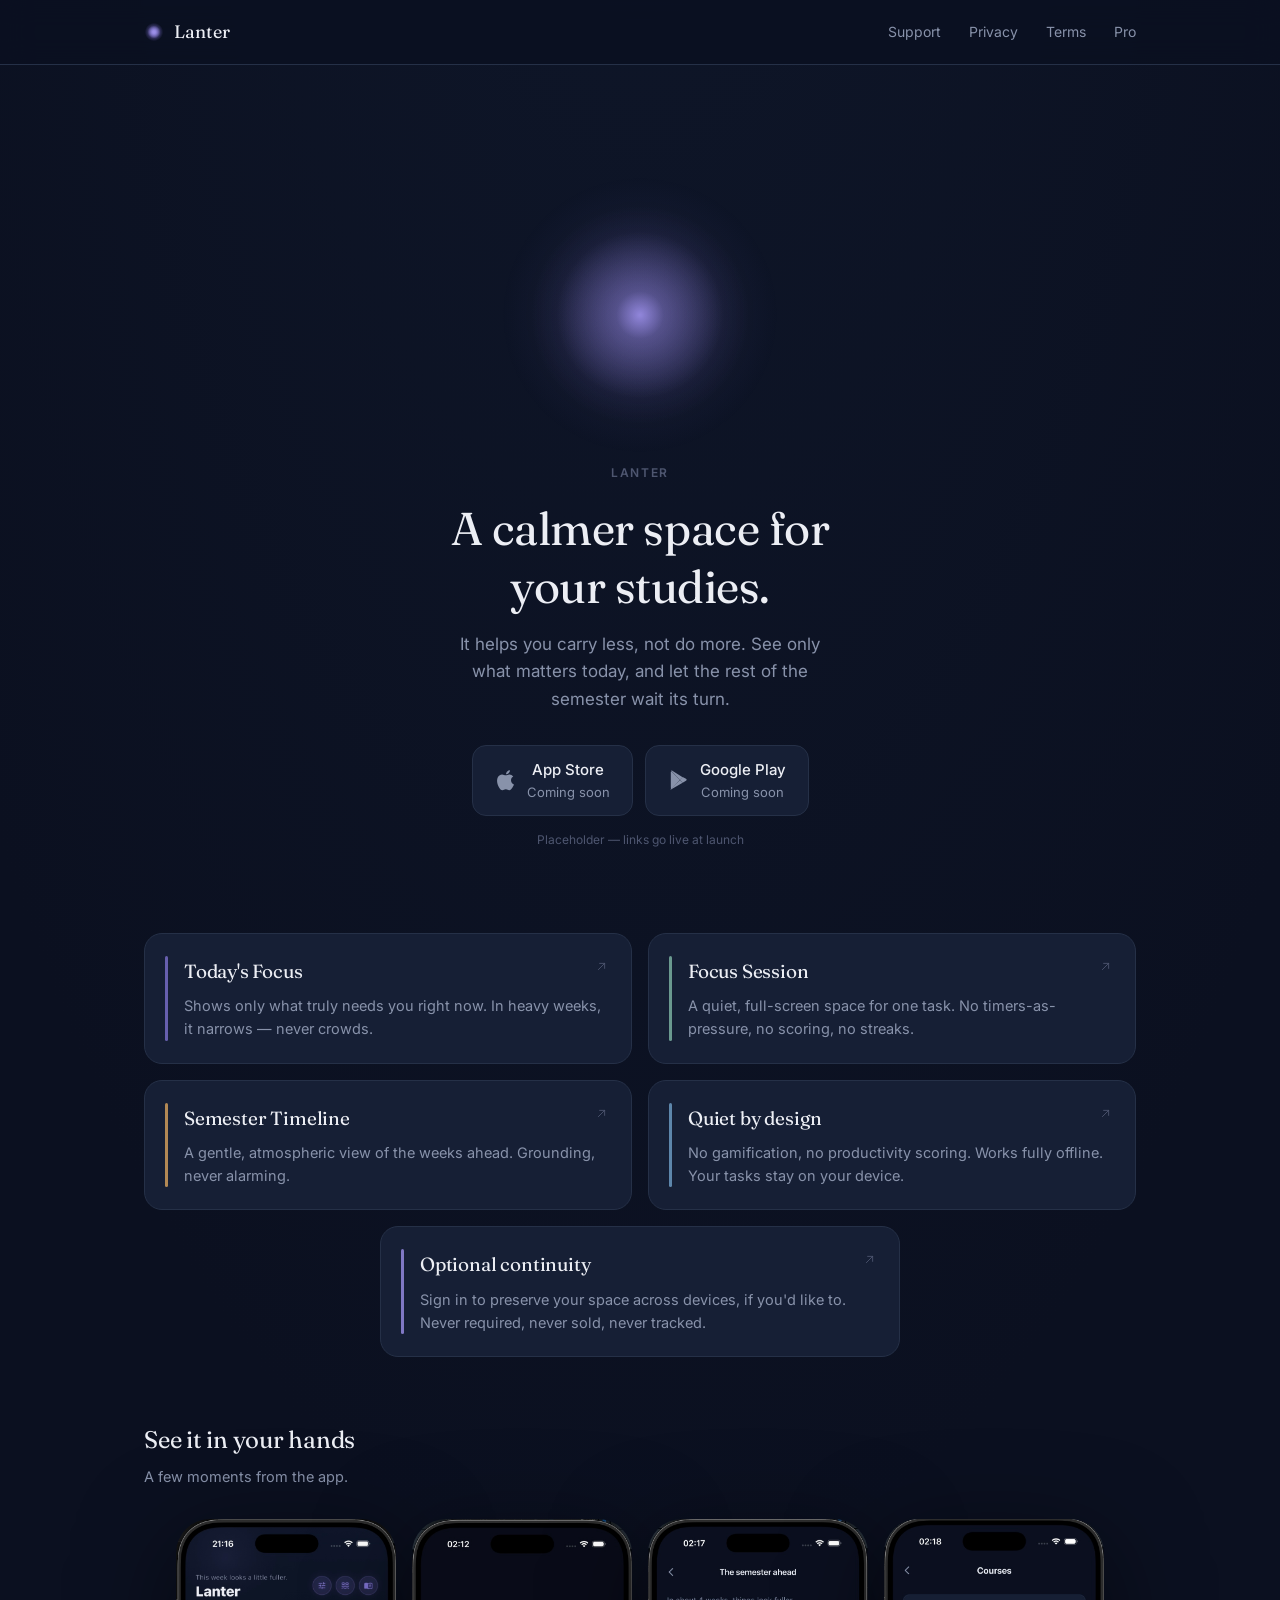
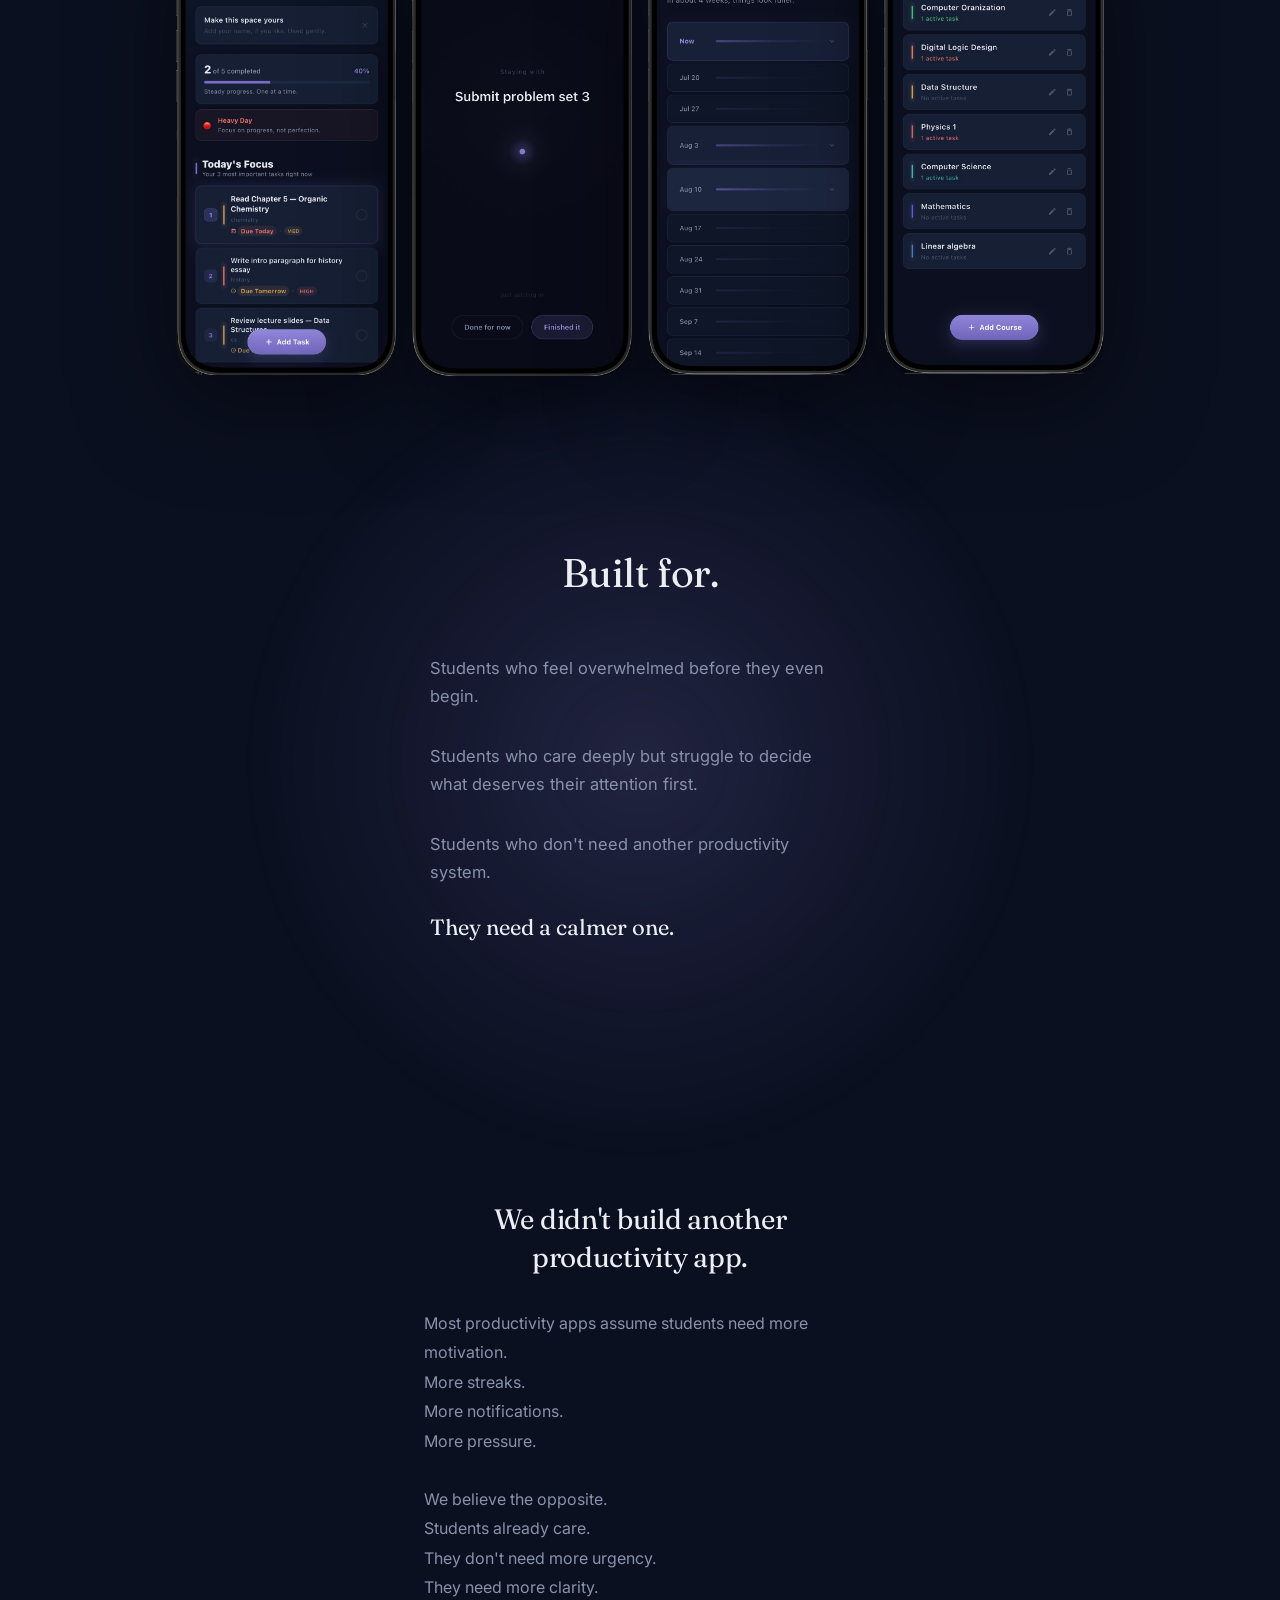
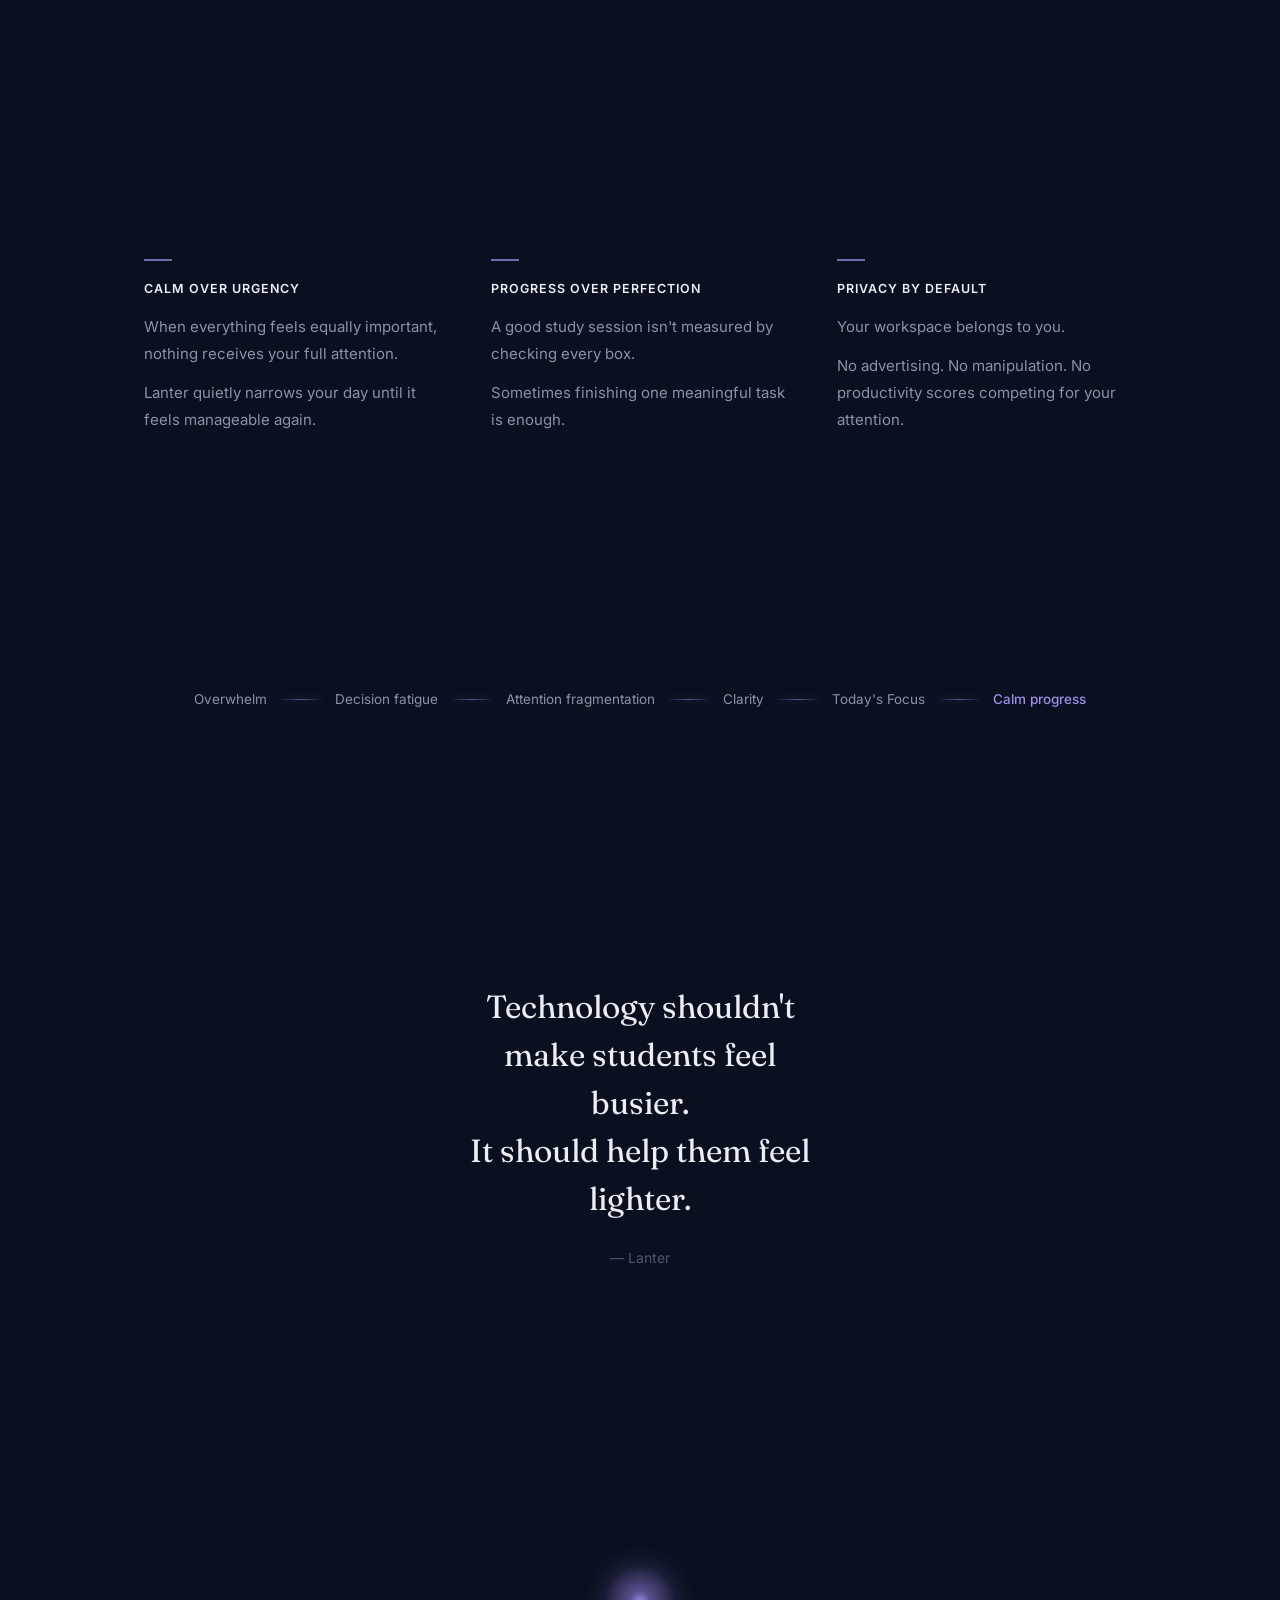
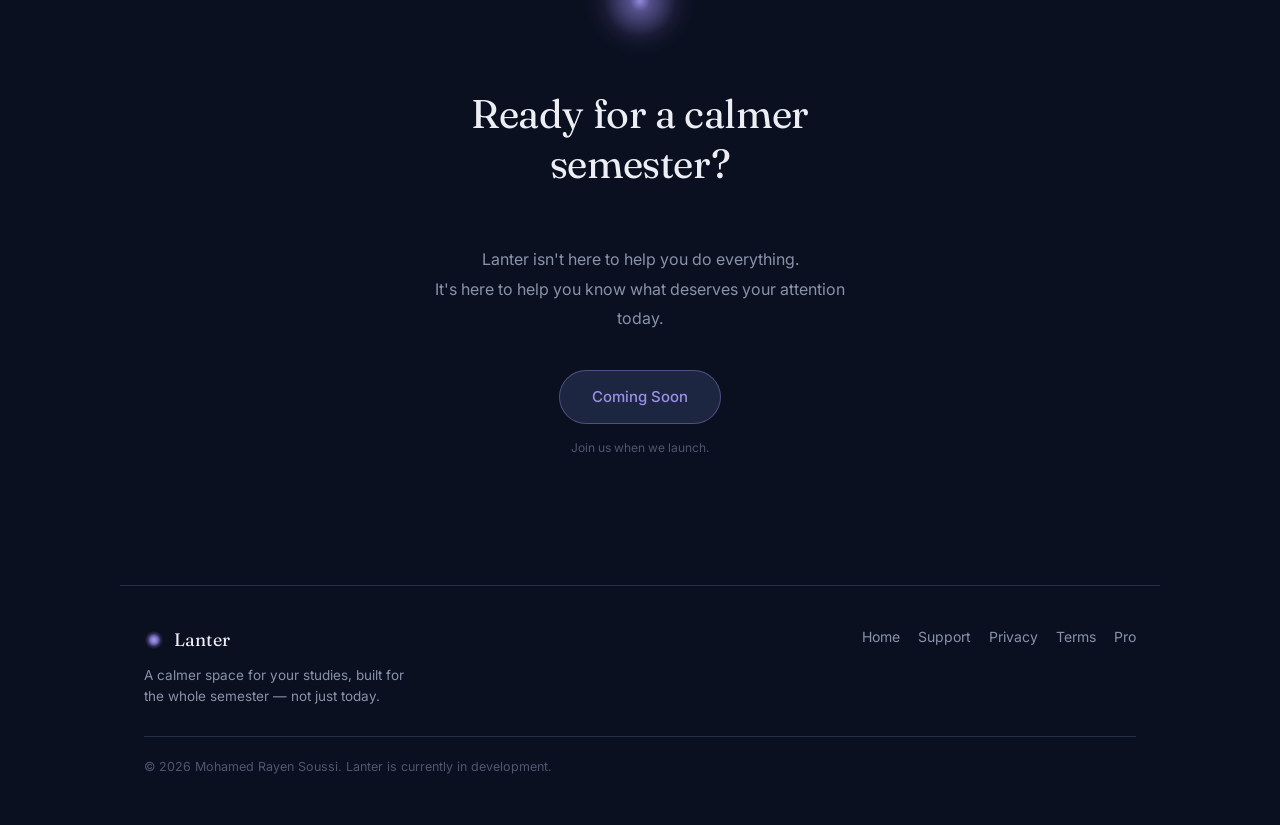
==== commit d7ad6a7c: "Add files via upload" ====
--- a/index.html
+++ b/index.html
@@ -183,6 +183,95 @@
     </div>
   </section>
 
+  <section class="manifesto" aria-label="Why Lanter exists">
+
+    <div class="manifesto-block manifesto-open">
+      <div class="ambient-orb" aria-hidden="true"></div>
+      <div class="wrap-narrow manifesto-inner">
+        <h2 class="manifesto-heading">Built for.</h2>
+        <div class="built-for-list">
+          <p class="built-for-line">Students who feel overwhelmed before they even begin.</p>
+          <p class="built-for-line">Students who care deeply but struggle to decide what deserves their attention first.</p>
+          <p class="built-for-line">Students who don't need another productivity system.</p>
+          <p class="built-for-answer">They need a calmer one.</p>
+        </div>
+      </div>
+    </div>
+
+    <div class="manifesto-block">
+      <div class="wrap-narrow">
+        <h2 class="manifesto-heading-md">We didn't build another productivity app.</h2>
+        <p class="manifesto-copy">Most productivity apps assume students need more motivation.<br>More streaks.<br>More notifications.<br>More pressure.</p>
+        <p class="manifesto-copy">We believe the opposite.<br>Students already care.<br>They don't need more urgency.<br>They need more clarity.</p>
+      </div>
+    </div>
+
+    <div class="manifesto-block">
+      <div class="wrap-wide">
+        <div class="philosophy-grid">
+          <div class="philosophy-block">
+            <span class="philosophy-mark" aria-hidden="true"></span>
+            <h3 class="philosophy-label">Calm over urgency</h3>
+            <p>When everything feels equally important, nothing receives your full attention.</p>
+            <p>Lanter quietly narrows your day until it feels manageable again.</p>
+          </div>
+          <div class="philosophy-block">
+            <span class="philosophy-mark" aria-hidden="true"></span>
+            <h3 class="philosophy-label">Progress over perfection</h3>
+            <p>A good study session isn't measured by checking every box.</p>
+            <p>Sometimes finishing one meaningful task is enough.</p>
+          </div>
+          <div class="philosophy-block">
+            <span class="philosophy-mark" aria-hidden="true"></span>
+            <h3 class="philosophy-label">Privacy by default</h3>
+            <p>Your workspace belongs to you.</p>
+            <p>No advertising. No manipulation. No productivity scores competing for your attention.</p>
+          </div>
+        </div>
+      </div>
+    </div>
+
+    <div class="manifesto-block">
+      <div class="wrap-wide">
+        <div class="journey" aria-label="From overwhelm to calm progress, visualized as a sequence">
+          <span class="journey-node">Overwhelm</span>
+          <span class="journey-connector" aria-hidden="true"></span>
+          <span class="journey-node">Decision fatigue</span>
+          <span class="journey-connector" aria-hidden="true"></span>
+          <span class="journey-node">Attention fragmentation</span>
+          <span class="journey-connector" aria-hidden="true"></span>
+          <span class="journey-node">Clarity</span>
+          <span class="journey-connector" aria-hidden="true"></span>
+          <span class="journey-node">Today's Focus</span>
+          <span class="journey-connector" aria-hidden="true"></span>
+          <span class="journey-node journey-node-final">Calm progress</span>
+        </div>
+      </div>
+    </div>
+
+    <div class="manifesto-block">
+      <div class="wrap-narrow">
+        <blockquote class="manifesto-quote">
+          <p>Technology shouldn't make students feel busier.<br>It should help them feel lighter.</p>
+          <cite>— Lanter</cite>
+        </blockquote>
+      </div>
+    </div>
+
+    <div class="manifesto-block manifesto-closing">
+      <div class="orb orb-small" aria-hidden="true"></div>
+      <div class="wrap-narrow">
+        <h2 class="manifesto-heading">Ready for a calmer semester?</h2>
+        <p class="manifesto-copy manifesto-copy-center">Lanter isn't here to help you do everything.<br>It's here to help you know what deserves your attention today.</p>
+        <div class="closing-cta-actions">
+          <a href="#" class="btn-soft">Coming Soon</a>
+          <p class="hero-note">Join us when we launch.</p>
+        </div>
+      </div>
+    </div>
+
+  </section>
+
 </main>
 
 <footer class="site-footer wrap-wide">
--- a/styles.css
+++ b/styles.css
@@ -71,6 +71,11 @@
 }
 .wrap-wide{
   max-width: var(--max-wide);
+  margin: 0 auto;
+  padding: 0 24px;
+}
+.wrap-narrow{
+  max-width: 480px;
   margin: 0 auto;
   padding: 0 24px;
 }
@@ -681,3 +686,241 @@
     align-items: flex-start;
   }
 }
+
+/* =========================================================
+   Manifesto — "why Lanter exists"
+   Deliberately a different register from the rest of the site:
+   no cards, no borders, no backgrounds. Typography and space
+   are the entire design here.
+   ========================================================= */
+
+.manifesto{
+  position: relative;
+}
+
+.manifesto-block{
+  position: relative;
+  padding-top: 76px;
+  padding-bottom: 76px;
+  text-align: center;
+}
+
+.manifesto-inner{ position: relative; z-index: 1; }
+
+.manifesto-heading{
+  font-size: 32px;
+  line-height: 1.25;
+  margin-bottom: 44px;
+}
+
+.manifesto-heading-md{
+  font-size: 24px;
+  line-height: 1.35;
+  max-width: 420px;
+  margin: 0 auto 32px;
+}
+
+.manifesto-copy{
+  font-size: 15.5px;
+  line-height: 1.85;
+  color: var(--text-secondary);
+  text-align: left;
+  margin-bottom: 28px;
+}
+.manifesto-copy:last-child{ margin-bottom: 0; }
+.manifesto-copy-center{ text-align: center; }
+
+/* --- opening: "Built for." --- */
+
+.ambient-orb{
+  position: absolute;
+  top: 50%;
+  left: 50%;
+  width: 640px;
+  height: 640px;
+  transform: translate(-50%, -50%);
+  border-radius: 50%;
+  background: radial-gradient(circle at 50% 50%, rgba(155, 143, 232, 0.16) 0%, rgba(124, 111, 205, 0.08) 40%, transparent 72%);
+  filter: blur(10px);
+  pointer-events: none;
+  z-index: 0;
+  animation: ambient-drift 18s ease-in-out infinite alternate;
+}
+
+@keyframes ambient-drift{
+  0%{ transform: translate(-50%, -50%) scale(1); }
+  100%{ transform: translate(-47%, -53%) scale(1.06); }
+}
+
+.built-for-list{ max-width: 420px; margin: 0 auto; }
+
+.built-for-line{
+  text-align: left;
+  font-size: 16.5px;
+  line-height: 1.7;
+  color: var(--text-secondary);
+  margin-bottom: 32px;
+}
+
+.built-for-answer{
+  text-align: left;
+  font-family: var(--serif);
+  font-size: 22px;
+  color: var(--text);
+  margin-top: -8px;
+}
+
+/* --- three philosophy blocks, no containers --- */
+
+.philosophy-grid{
+  display: flex;
+  flex-direction: column;
+  gap: 56px;
+}
+
+.philosophy-block{ text-align: left; max-width: 420px; margin: 0 auto; }
+
+.philosophy-mark{
+  display: block;
+  width: 28px;
+  height: 2px;
+  background: var(--accent-bright);
+  opacity: 0.7;
+  margin-bottom: 18px;
+}
+
+.philosophy-label{
+  font-size: 12.5px;
+  letter-spacing: 0.08em;
+  text-transform: uppercase;
+  font-family: var(--sans);
+  font-weight: 600;
+  color: var(--text);
+  margin-bottom: 14px;
+}
+
+.philosophy-block p{
+  font-size: 15px;
+  line-height: 1.8;
+  color: var(--text-secondary);
+  margin-bottom: 12px;
+}
+.philosophy-block p:last-child{ margin-bottom: 0; }
+
+@media (min-width: 900px){
+  .philosophy-grid{
+    flex-direction: row;
+    gap: 48px;
+    align-items: flex-start;
+  }
+  .philosophy-block{ flex: 1; max-width: none; }
+}
+
+/* --- horizontal philosophy journey --- */
+
+.journey{
+  display: flex;
+  flex-direction: column;
+  align-items: center;
+  gap: 0;
+}
+
+.journey-node{
+  font-size: 13.5px;
+  color: var(--text-secondary);
+  white-space: nowrap;
+}
+.journey-node-final{
+  color: var(--accent-bright);
+  font-weight: 500;
+}
+
+.journey-connector{
+  width: 1px;
+  height: 28px;
+  margin: 6px 0;
+  background: linear-gradient(180deg, transparent, rgba(155, 143, 232, 0.55), transparent);
+  box-shadow: 0 0 8px rgba(124, 111, 205, 0.4);
+}
+
+@media (min-width: 900px){
+  .journey{
+    flex-direction: row;
+    flex-wrap: wrap;
+    justify-content: center;
+    row-gap: 24px;
+  }
+  .journey-connector{
+    width: 44px;
+    height: 1px;
+    margin: 0 12px;
+    background: linear-gradient(90deg, transparent, rgba(155, 143, 232, 0.55), transparent);
+    box-shadow: 0 0 8px rgba(124, 111, 205, 0.4);
+  }
+}
+
+/* --- editorial quote --- */
+
+.manifesto-quote p{
+  font-family: var(--serif);
+  font-size: 26px;
+  line-height: 1.5;
+  color: var(--text);
+  margin-bottom: 24px;
+}
+
+.manifesto-quote cite{
+  display: block;
+  font-style: normal;
+  font-size: 14px;
+  color: var(--text-muted);
+}
+
+/* --- closing CTA --- */
+
+.manifesto-closing{ padding-top: 12px; }
+
+.orb-small{
+  width: 120px;
+  height: 120px;
+  margin-bottom: 28px;
+}
+
+.closing-cta-actions{
+  display: flex;
+  flex-direction: column;
+  align-items: center;
+  gap: 14px;
+  margin-top: 36px;
+}
+
+.btn-soft{
+  display: inline-flex;
+  align-items: center;
+  justify-content: center;
+  padding: 14px 32px;
+  border-radius: 999px;
+  background: var(--elevated);
+  border: 1px solid rgba(155, 143, 232, 0.4);
+  color: var(--accent-bright);
+  font-family: var(--sans);
+  font-size: 15px;
+  font-weight: 500;
+  min-height: 48px;
+  transition: transform 280ms cubic-bezier(0.22, 1, 0.36, 1), border-color 280ms ease, background-color 280ms ease;
+}
+.btn-soft:hover{
+  transform: translateY(-2px);
+  border-color: rgba(155, 143, 232, 0.65);
+  background: var(--card);
+}
+
+@media (min-width: 720px){
+  .manifesto-block{ padding-top: 128px; padding-bottom: 128px; }
+  .manifesto-open{ padding-top: 96px; }
+  .manifesto-heading{ font-size: 40px; margin-bottom: 56px; }
+  .manifesto-heading-md{ font-size: 28px; max-width: 480px; }
+  .manifesto-copy{ font-size: 16px; }
+  .manifesto-quote p{ font-size: 32px; max-width: 640px; margin-left: auto; margin-right: auto; }
+  .ambient-orb{ width: 780px; height: 780px; }
+}
